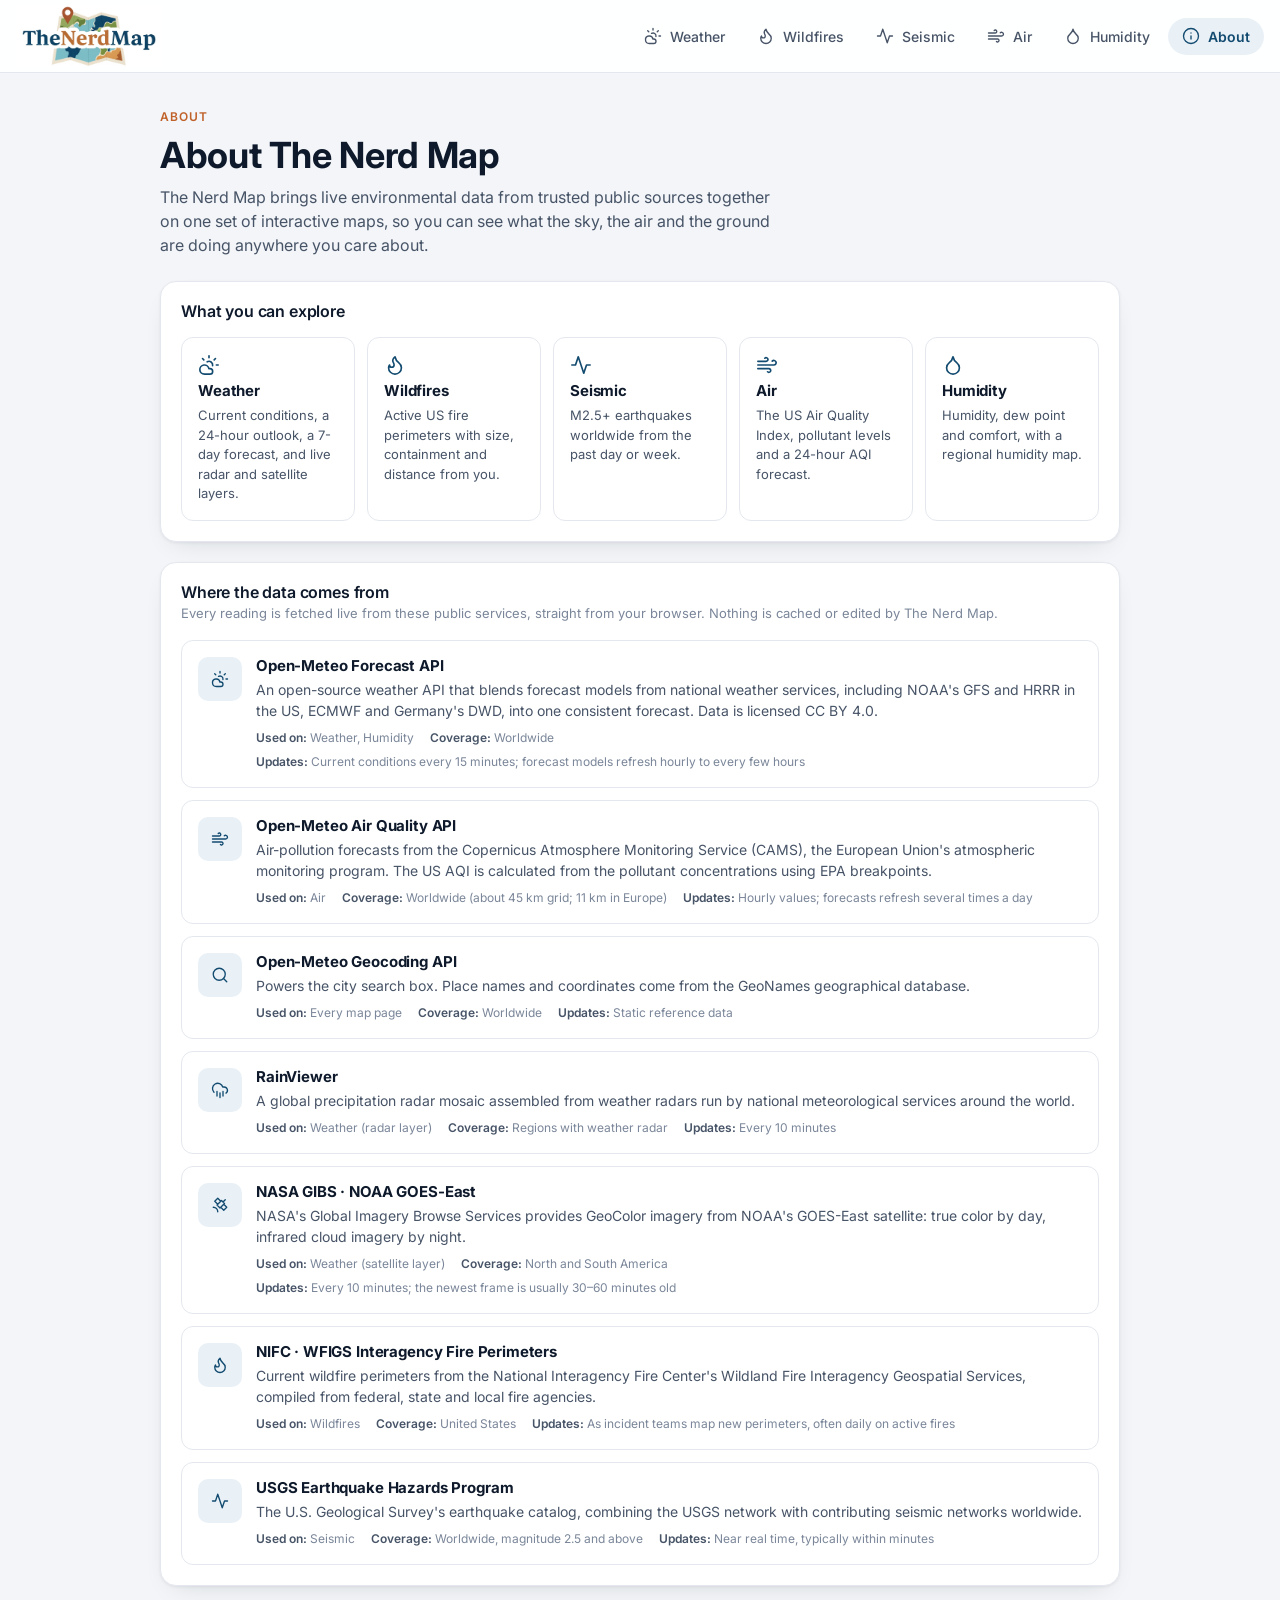
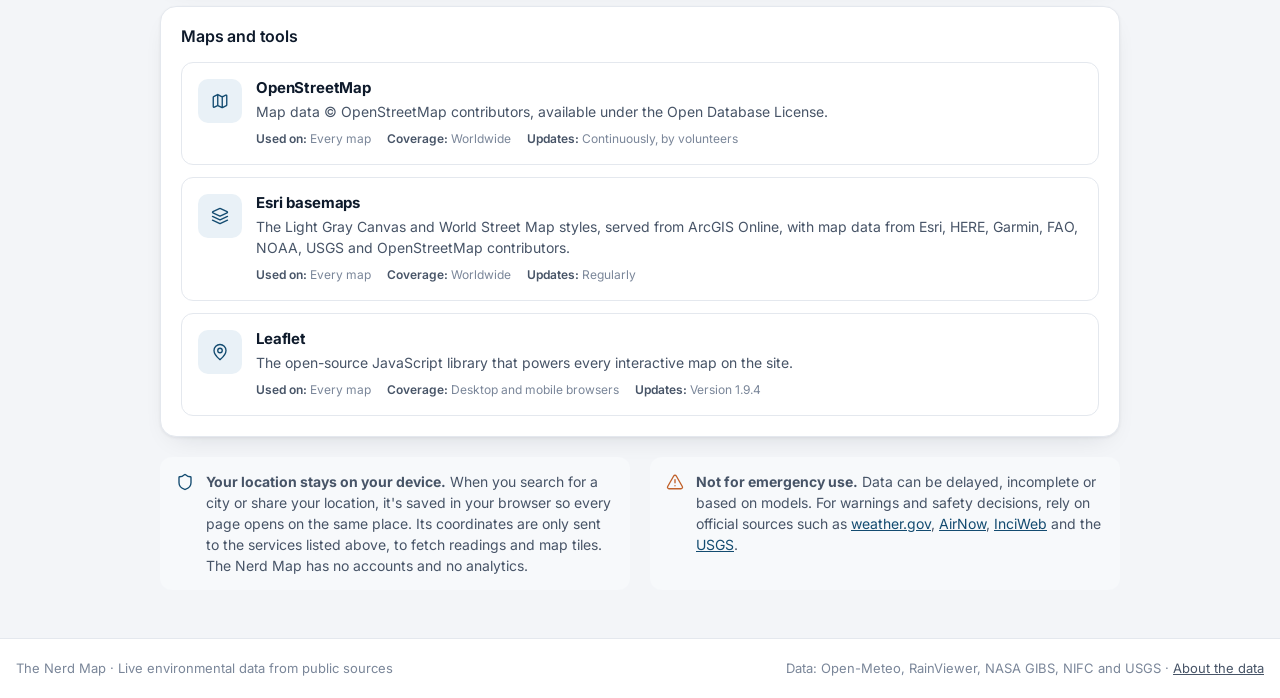
==== frontend/about.html @ 6d6b6b44 "The Nerd Map: live environmental data on interactive maps Weather, wildfires, earthquakes, air quali" ====
<!DOCTYPE html>
<html lang="en">
<head>
  <meta charset="UTF-8">
  <meta name="viewport" content="width=device-width, initial-scale=1">
  <title>About · The Nerd Map</title>
  <meta name="description" content="What The Nerd Map is, where its data comes from and how your location is used.">
  <link rel="icon" href="favicon.svg" type="image/svg+xml">

  <link rel="preconnect" href="https://fonts.googleapis.com">
  <link rel="preconnect" href="https://fonts.gstatic.com" crossorigin>
  <link rel="stylesheet" href="https://fonts.googleapis.com/css2?family=Inter:wght@300;400;500;600;700&display=swap">
  <link rel="stylesheet" href="style.css">

  <script src="common.js" defer></script>
</head>
<body>
  <header class="site-header">
    <div class="container header-inner">
      <a class="brand" href="index.html" aria-label="The Nerd Map home">
        <img src="thenerdmap.png" alt="The Nerd Map" width="122" height="52">
      </a>
      <nav class="tabs" aria-label="Sections">
        <a class="tab" href="index.html"><svg data-icon="cloud-sun"></svg><span>Weather</span></a>
        <a class="tab" href="wildfires.html"><svg data-icon="flame"></svg><span>Wildfires</span></a>
        <a class="tab" href="seismic.html"><svg data-icon="activity"></svg><span>Seismic</span></a>
        <a class="tab" href="air.html"><svg data-icon="wind"></svg><span>Air</span></a>
        <a class="tab" href="humidity.html"><svg data-icon="droplet"></svg><span>Humidity</span></a>
        <a class="tab" href="about.html"><svg data-icon="info"></svg><span>About</span></a>
      </nav>
    </div>
  </header>

  <main class="container page">
    <div class="narrow">
      <div class="page-head">
        <div>
          <p class="eyebrow">About</p>
          <h1>About The Nerd Map</h1>
          <p class="lede">The Nerd Map brings live environmental data from trusted public sources together on one set of interactive maps, so you can see what the sky, the air and the ground are doing anywhere you care about.</p>
        </div>
      </div>

      <div class="stack">
        <section class="panel" aria-labelledby="exploreHeading">
          <div class="panel-head"><h2 id="exploreHeading">What you can explore</h2></div>
          <div class="feature-grid">
          <a class="feature" href="index.html"><svg data-icon="cloud-sun"></svg><h3>Weather</h3><p>Current conditions, a 24-hour outlook, a 7-day forecast, and live radar and satellite layers.</p></a>
          <a class="feature" href="wildfires.html"><svg data-icon="flame"></svg><h3>Wildfires</h3><p>Active US fire perimeters with size, containment and distance from you.</p></a>
          <a class="feature" href="seismic.html"><svg data-icon="activity"></svg><h3>Seismic</h3><p>M2.5+ earthquakes worldwide from the past day or week.</p></a>
          <a class="feature" href="air.html"><svg data-icon="wind"></svg><h3>Air</h3><p>The US Air Quality Index, pollutant levels and a 24-hour AQI forecast.</p></a>
          <a class="feature" href="humidity.html"><svg data-icon="droplet"></svg><h3>Humidity</h3><p>Humidity, dew point and comfort, with a regional humidity map.</p></a>
          </div>
        </section>

        <section class="panel" aria-labelledby="sourcesHeading">
          <div class="panel-head">
            <div>
              <h2 id="sourcesHeading">Where the data comes from</h2>
              <p class="panel-sub">Every reading is fetched live from these public services, straight from your browser. Nothing is cached or edited by The Nerd Map.</p>
            </div>
          </div>
          <div class="source-list">
          <article class="source">
            <div class="source-icon"><svg data-icon="cloud-sun"></svg></div>
            <div>
              <h3><a href="https://open-meteo.com/" target="_blank" rel="noopener">Open-Meteo Forecast API</a></h3>
              <p>An open-source weather API that blends forecast models from national weather services, including NOAA's GFS and HRRR in the US, ECMWF and Germany's DWD, into one consistent forecast. Data is licensed CC&nbsp;BY&nbsp;4.0.</p>
              <ul class="source-facts">
                <li><strong>Used on:</strong> Weather, Humidity</li>
                <li><strong>Coverage:</strong> Worldwide</li>
                <li><strong>Updates:</strong> Current conditions every 15 minutes; forecast models refresh hourly to every few hours</li>
              </ul>
            </div>
          </article>
          <article class="source">
            <div class="source-icon"><svg data-icon="wind"></svg></div>
            <div>
              <h3><a href="https://open-meteo.com/en/docs/air-quality-api" target="_blank" rel="noopener">Open-Meteo Air Quality API</a></h3>
              <p>Air-pollution forecasts from the Copernicus Atmosphere Monitoring Service (CAMS), the European Union's atmospheric monitoring program. The US AQI is calculated from the pollutant concentrations using EPA breakpoints.</p>
              <ul class="source-facts">
                <li><strong>Used on:</strong> Air</li>
                <li><strong>Coverage:</strong> Worldwide (about 45&nbsp;km grid; 11&nbsp;km in Europe)</li>
                <li><strong>Updates:</strong> Hourly values; forecasts refresh several times a day</li>
              </ul>
            </div>
          </article>
          <article class="source">
            <div class="source-icon"><svg data-icon="search"></svg></div>
            <div>
              <h3><a href="https://open-meteo.com/en/docs/geocoding-api" target="_blank" rel="noopener">Open-Meteo Geocoding API</a></h3>
              <p>Powers the city search box. Place names and coordinates come from the GeoNames geographical database.</p>
              <ul class="source-facts">
                <li><strong>Used on:</strong> Every map page</li>
                <li><strong>Coverage:</strong> Worldwide</li>
                <li><strong>Updates:</strong> Static reference data</li>
              </ul>
            </div>
          </article>
          <article class="source">
            <div class="source-icon"><svg data-icon="rain"></svg></div>
            <div>
              <h3><a href="https://www.rainviewer.com/api.html" target="_blank" rel="noopener">RainViewer</a></h3>
              <p>A global precipitation radar mosaic assembled from weather radars run by national meteorological services around the world.</p>
              <ul class="source-facts">
                <li><strong>Used on:</strong> Weather (radar layer)</li>
                <li><strong>Coverage:</strong> Regions with weather radar</li>
                <li><strong>Updates:</strong> Every 10 minutes</li>
              </ul>
            </div>
          </article>
          <article class="source">
            <div class="source-icon"><svg data-icon="satellite"></svg></div>
            <div>
              <h3><a href="https://www.earthdata.nasa.gov/engage/open-data-services-software/earthdata-developer-portal/gibs-api" target="_blank" rel="noopener">NASA GIBS · NOAA GOES-East</a></h3>
              <p>NASA's Global Imagery Browse Services provides GeoColor imagery from NOAA's GOES-East satellite: true color by day, infrared cloud imagery by night.</p>
              <ul class="source-facts">
                <li><strong>Used on:</strong> Weather (satellite layer)</li>
                <li><strong>Coverage:</strong> North and South America</li>
                <li><strong>Updates:</strong> Every 10 minutes; the newest frame is usually 30–60 minutes old</li>
              </ul>
            </div>
          </article>
          <article class="source">
            <div class="source-icon"><svg data-icon="flame"></svg></div>
            <div>
              <h3><a href="https://data-nifc.opendata.arcgis.com/" target="_blank" rel="noopener">NIFC · WFIGS Interagency Fire Perimeters</a></h3>
              <p>Current wildfire perimeters from the National Interagency Fire Center's Wildland Fire Interagency Geospatial Services, compiled from federal, state and local fire agencies.</p>
              <ul class="source-facts">
                <li><strong>Used on:</strong> Wildfires</li>
                <li><strong>Coverage:</strong> United States</li>
                <li><strong>Updates:</strong> As incident teams map new perimeters, often daily on active fires</li>
              </ul>
            </div>
          </article>
          <article class="source">
            <div class="source-icon"><svg data-icon="activity"></svg></div>
            <div>
              <h3><a href="https://earthquake.usgs.gov/fdsnws/event/1/" target="_blank" rel="noopener">USGS Earthquake Hazards Program</a></h3>
              <p>The U.S. Geological Survey's earthquake catalog, combining the USGS network with contributing seismic networks worldwide.</p>
              <ul class="source-facts">
                <li><strong>Used on:</strong> Seismic</li>
                <li><strong>Coverage:</strong> Worldwide, magnitude 2.5 and above</li>
                <li><strong>Updates:</strong> Near real time, typically within minutes</li>
              </ul>
            </div>
          </article>
          </div>
        </section>

        <section class="panel" aria-labelledby="mapsHeading">
          <div class="panel-head"><h2 id="mapsHeading">Maps and tools</h2></div>
          <div class="source-list">
          <article class="source">
            <div class="source-icon"><svg data-icon="map"></svg></div>
            <div>
              <h3><a href="https://www.openstreetmap.org/copyright" target="_blank" rel="noopener">OpenStreetMap</a></h3>
              <p>Map data &copy; OpenStreetMap contributors, available under the Open Database License.</p>
              <ul class="source-facts">
                <li><strong>Used on:</strong> Every map</li>
                <li><strong>Coverage:</strong> Worldwide</li>
                <li><strong>Updates:</strong> Continuously, by volunteers</li>
              </ul>
            </div>
          </article>
          <article class="source">
            <div class="source-icon"><svg data-icon="layers"></svg></div>
            <div>
              <h3><a href="https://www.esri.com/" target="_blank" rel="noopener">Esri basemaps</a></h3>
              <p>The Light Gray Canvas and World Street Map styles, served from ArcGIS Online, with map data from Esri, HERE, Garmin, FAO, NOAA, USGS and OpenStreetMap contributors.</p>
              <ul class="source-facts">
                <li><strong>Used on:</strong> Every map</li>
                <li><strong>Coverage:</strong> Worldwide</li>
                <li><strong>Updates:</strong> Regularly</li>
              </ul>
            </div>
          </article>
          <article class="source">
            <div class="source-icon"><svg data-icon="map-pin"></svg></div>
            <div>
              <h3><a href="https://leafletjs.com/" target="_blank" rel="noopener">Leaflet</a></h3>
              <p>The open-source JavaScript library that powers every interactive map on the site.</p>
              <ul class="source-facts">
                <li><strong>Used on:</strong> Every map</li>
                <li><strong>Coverage:</strong> Desktop and mobile browsers</li>
                <li><strong>Updates:</strong> Version 1.9.4</li>
              </ul>
            </div>
          </article>
          </div>
        </section>

        <div class="row row-2" style="margin-top:0">
          <div class="callout"><svg data-icon="shield"></svg><p><strong>Your location stays on your device.</strong> When you search for a city or share your location, it's saved in your browser so every page opens on the same place. Its coordinates are only sent to the services listed above, to fetch readings and map tiles. The Nerd Map has no accounts and no analytics.</p></div>
          <div class="callout warning"><svg data-icon="alert"></svg><p><strong>Not for emergency use.</strong> Data can be delayed, incomplete or based on models. For warnings and safety decisions, rely on official sources such as <a href="https://www.weather.gov/" target="_blank" rel="noopener">weather.gov</a>, <a href="https://www.airnow.gov/" target="_blank" rel="noopener">AirNow</a>, <a href="https://inciweb.wildfire.gov/" target="_blank" rel="noopener">InciWeb</a> and the <a href="https://earthquake.usgs.gov/" target="_blank" rel="noopener">USGS</a>.</p></div>
        </div>
      </div>
    </div>
  </main>

  <footer class="site-footer">
    <div class="container footer-inner">
      <span>The Nerd Map · Live environmental data from public sources</span>
      <span>Data: Open-Meteo, RainViewer, NASA GIBS, NIFC and USGS · <a href="about.html">About the data</a></span>
    </div>
  </footer>
</body>
</html>
---- frontend/style.css ----
/* style.css — The Nerd Map design system, shared by every page */

/* ==========================================================================
   Tokens
   ========================================================================== */
:root {
  color-scheme: light;

  /* Surfaces */
  --bg: #f3f5f8;
  --surface: #ffffff;
  --surface-sunken: #f7f9fb;
  --border: #e4e8ee;
  --border-strong: #d3d9e2;

  /* Ink */
  --ink: #0e1a2b;
  --ink-2: #475467;
  --muted: #7a8699;

  /* Brand (from the logo) */
  --brand: #134b70;
  --brand-hover: #0e3a57;
  --brand-tint: #e9f1f7;
  --accent: #c0612a;

  /* Status */
  --danger: #c23434;
  --danger-tint: #fdf0f0;

  /* Charts */
  --grid: #e7eaef;
  --axis: #c9d0da;
  --series-1: #2a78d6;

  /* Shape */
  --radius: 16px;
  --radius-sm: 10px;
  --shadow-sm: 0 1px 2px rgba(16, 24, 40, 0.05);
  --shadow: 0 1px 3px rgba(16, 24, 40, 0.06), 0 10px 28px -14px rgba(16, 24, 40, 0.16);

  --font: "Inter", system-ui, -apple-system, "Segoe UI", Roboto, sans-serif;
  --header-h: 72px;
}

/* ==========================================================================
   Base
   ========================================================================== */
*,
*::before,
*::after {
  box-sizing: border-box;
}

html {
  -webkit-text-size-adjust: 100%;
}

body {
  margin: 0;
  font-family: var(--font);
  font-size: 15px;
  line-height: 1.5;
  color: var(--ink);
  background: var(--bg);
  -webkit-font-smoothing: antialiased;
}

h1,
h2,
h3 {
  margin: 0;
  line-height: 1.2;
  letter-spacing: -0.01em;
}

p {
  margin: 0;
}

a {
  color: var(--brand);
}

.icon {
  width: 18px;
  height: 18px;
  flex: none;
  fill: none;
  stroke: currentColor;
  stroke-width: 1.8;
  stroke-linecap: round;
  stroke-linejoin: round;
}

.container {
  width: min(1280px, 100% - 32px);
  margin-inline: auto;
}

.visually-hidden {
  position: absolute;
  width: 1px;
  height: 1px;
  overflow: hidden;
  clip: rect(0 0 0 0);
  white-space: nowrap;
}

:focus-visible {
  outline: 2px solid var(--series-1);
  outline-offset: 2px;
}

/* ==========================================================================
   Header + navigation
   ========================================================================== */
.site-header {
  position: sticky;
  top: 0;
  z-index: 1100; /* above Leaflet panes and controls */
  background: rgba(255, 255, 255, 0.92);
  backdrop-filter: saturate(180%) blur(12px);
  border-bottom: 1px solid var(--border);
}

.header-inner {
  display: flex;
  align-items: center;
  gap: 24px;
  min-height: var(--header-h);
}

.brand {
  display: flex;
  align-items: center;
  flex: none;
}

.brand img {
  display: block;
  height: 62px;
  width: auto;
}

.tabs {
  display: flex;
  gap: 4px;
  margin-left: auto;
  overflow-x: auto;
  scrollbar-width: none;
}

.tabs::-webkit-scrollbar {
  display: none;
}

.tab {
  display: inline-flex;
  align-items: center;
  gap: 8px;
  padding: 8px 14px;
  border-radius: 999px;
  color: var(--ink-2);
  font-size: 14px;
  font-weight: 500;
  text-decoration: none;
  white-space: nowrap;
  transition: background-color 0.15s, color 0.15s;
}

.tab:hover {
  background: var(--surface-sunken);
  color: var(--ink);
}

.tab.active {
  background: var(--brand-tint);
  color: var(--brand);
  font-weight: 600;
}

/* ==========================================================================
   Page layout
   ========================================================================== */
.page {
  padding-block: 32px 48px;
}

.page-head {
  display: flex;
  align-items: flex-end;
  justify-content: space-between;
  gap: 16px 32px;
  flex-wrap: wrap;
  margin-bottom: 24px;
}

.eyebrow {
  display: inline-flex;
  align-items: center;
  gap: 8px;
  margin-bottom: 8px;
  color: var(--accent);
  font-size: 12px;
  font-weight: 600;
  letter-spacing: 0.08em;
  text-transform: uppercase;
}

.live-dot {
  width: 8px;
  height: 8px;
  border-radius: 50%;
  background: currentColor;
  box-shadow: 0 0 0 3px rgba(192, 97, 42, 0.18);
}

.page-head h1 {
  font-size: clamp(28px, 4vw, 36px);
  font-weight: 700;
}

.lede {
  max-width: 620px;
  margin-top: 8px;
  color: var(--ink-2);
  font-size: 16px;
}

.sources {
  display: flex;
  align-items: center;
  gap: 6px;
  flex-wrap: wrap;
  color: var(--muted);
  font-size: 13px;
}

.sources a {
  padding: 4px 10px;
  border: 1px solid var(--border);
  border-radius: 999px;
  background: var(--surface);
  color: var(--ink-2);
  font-weight: 500;
  text-decoration: none;
}

.sources a:hover {
  border-color: var(--border-strong);
  color: var(--ink);
}

.dashboard {
  display: grid;
  grid-template-columns: minmax(320px, 380px) minmax(0, 1fr);
  gap: 20px;
  align-items: stretch;
}

.stack {
  display: grid;
  gap: 20px;
  align-content: start;
}

.row {
  display: grid;
  gap: 20px;
  margin-top: 20px;
}

.row-2 {
  grid-template-columns: repeat(2, minmax(0, 1fr));
}

@media (max-width: 980px) {
  .dashboard,
  .row-2 {
    grid-template-columns: minmax(0, 1fr);
  }
}

/* ==========================================================================
   Panels
   ========================================================================== */
.panel {
  background: var(--surface);
  border: 1px solid var(--border);
  border-radius: var(--radius);
  box-shadow: var(--shadow);
  padding: 20px;
  min-width: 0;
}

.panel-head {
  display: flex;
  align-items: center;
  justify-content: space-between;
  gap: 12px;
  margin-bottom: 16px;
}

.panel-head h2 {
  font-size: 16px;
  font-weight: 600;
}

.panel-sub {
  margin-top: 2px;
  color: var(--muted);
  font-size: 13px;
}

.empty {
  display: grid;
  justify-items: center;
  gap: 8px;
  padding: 28px 12px;
  color: var(--muted);
  font-size: 14px;
  text-align: center;
}

.empty .icon {
  width: 28px;
  height: 28px;
  color: var(--axis);
}

/* ==========================================================================
   Buttons + inputs
   ========================================================================== */
.btn {
  display: inline-flex;
  align-items: center;
  justify-content: center;
  gap: 8px;
  height: 40px;
  padding: 0 16px;
  border: 1px solid transparent;
  border-radius: var(--radius-sm);
  font: inherit;
  font-size: 14px;
  font-weight: 600;
  cursor: pointer;
  transition: background-color 0.15s, border-color 0.15s, color 0.15s;
}

.btn-primary {
  background: var(--brand);
  color: #fff;
}

.btn-primary:hover {
  background: var(--brand-hover);
}

.btn-secondary {
  background: var(--surface);
  border-color: var(--border-strong);
  color: var(--ink);
}

.btn-secondary:hover {
  background: var(--surface-sunken);
}

.btn-ghost {
  height: 32px;
  padding: 0 10px;
  background: transparent;
  color: var(--ink-2);
  font-size: 13px;
}

.btn-ghost:hover {
  background: var(--surface-sunken);
  color: var(--ink);
}

.btn-block {
  width: 100%;
}

.btn:disabled {
  opacity: 0.6;
  cursor: progress;
}

.search-field {
  position: relative;
  display: flex;
  gap: 8px;
}

.search-field > .icon {
  position: absolute;
  left: 12px;
  top: 11px;
  color: var(--muted);
  pointer-events: none;
}

.search-field input {
  flex: 1;
  min-width: 0;
  height: 40px;
  padding: 0 12px 0 38px;
  border: 1px solid var(--border-strong);
  border-radius: var(--radius-sm);
  background: var(--surface);
  color: var(--ink);
  font: inherit;
  font-size: 14px;
}

.search-field input::placeholder {
  color: var(--muted);
}

.search-field input:focus {
  outline: none;
  border-color: var(--series-1);
  box-shadow: 0 0 0 3px rgba(42, 120, 214, 0.16);
}

.divider {
  display: flex;
  align-items: center;
  gap: 12px;
  margin: 14px 0;
  color: var(--muted);
  font-size: 12px;
}

.divider::before,
.divider::after {
  content: "";
  flex: 1;
  height: 1px;
  background: var(--border);
}

/* Toggle switch (checkbox) */
.switch {
  display: flex;
  align-items: center;
  gap: 10px;
  font-size: 13px;
  font-weight: 500;
  cursor: pointer;
  user-select: none;
}

.switch input {
  appearance: none;
  position: relative;
  width: 34px;
  height: 20px;
  margin: 0;
  flex: none;
  border-radius: 999px;
  background: var(--border-strong);
  cursor: pointer;
  transition: background-color 0.15s;
}

.switch input::after {
  content: "";
  position: absolute;
  top: 2px;
  left: 2px;
  width: 16px;
  height: 16px;
  border-radius: 50%;
  background: #fff;
  box-shadow: 0 1px 2px rgba(16, 24, 40, 0.2);
  transition: transform 0.15s;
}

.switch input:checked {
  background: var(--brand);
}

.switch input:checked::after {
  transform: translateX(14px);
}

/* ==========================================================================
   Location panel
   ========================================================================== */
.results {
  display: grid;
  gap: 2px;
  margin-top: 8px;
}

.results:empty {
  display: none;
}

.result {
  display: grid;
  gap: 1px;
  width: 100%;
  padding: 8px 10px;
  border: 0;
  border-radius: 8px;
  background: transparent;
  color: var(--ink);
  font: inherit;
  text-align: left;
  cursor: pointer;
}

.result:hover,
.result:focus-visible {
  background: var(--brand-tint);
}

.result-name {
  font-size: 14px;
  font-weight: 600;
}

.result-meta {
  color: var(--muted);
  font-size: 12px;
}

.results-message {
  padding: 8px 10px;
  color: var(--muted);
  font-size: 13px;
}

.loc-card {
  display: flex;
  align-items: flex-start;
  gap: 12px;
  margin-top: 16px;
  padding: 12px 14px;
  border-radius: var(--radius-sm);
  background: var(--surface-sunken);
}

.loc-card > .icon {
  margin-top: 2px;
  color: var(--brand);
}

.loc-card.is-empty > .icon {
  color: var(--muted);
}

.loc-name {
  font-weight: 600;
}

.loc-card.is-empty .loc-name {
  color: var(--ink-2);
}

.loc-meta {
  color: var(--muted);
  font-size: 13px;
  font-variant-numeric: tabular-nums;
}

.status {
  margin-top: 10px;
  color: var(--ink-2);
  font-size: 13px;
}

.status.error {
  padding: 8px 12px;
  border-radius: 8px;
  background: var(--danger-tint);
  color: var(--danger);
}

/* ==========================================================================
   Stats
   ========================================================================== */
.stat-grid {
  display: grid;
  grid-template-columns: repeat(2, minmax(0, 1fr));
  gap: 10px;
}

.stat {
  padding: 12px 14px;
  border: 1px solid var(--border);
  border-radius: var(--radius-sm);
}

.stat-label {
  display: flex;
  align-items: center;
  gap: 6px;
  color: var(--muted);
  font-size: 12px;
  font-weight: 500;
}

.stat-label .icon {
  width: 14px;
  height: 14px;
}

.stat-value {
  margin-top: 4px;
  font-size: 20px;
  font-weight: 600;
  letter-spacing: -0.01em;
}

.stat-unit {
  margin-left: 2px;
  color: var(--ink-2);
  font-size: 13px;
  font-weight: 500;
}

.stat-note {
  margin-top: 2px;
  color: var(--muted);
  font-size: 12px;
  overflow: hidden;
  text-overflow: ellipsis;
  white-space: nowrap;
}

/* Key figures strip above a dashboard */
.kpis {
  display: grid;
  grid-template-columns: repeat(4, minmax(0, 1fr));
  gap: 20px;
  margin-bottom: 20px;
}

.kpis .stat {
  padding: 16px 18px;
  background: var(--surface);
  border-radius: var(--radius);
  box-shadow: var(--shadow);
}

.kpis .stat-value {
  font-size: 26px;
}

@media (max-width: 980px) {
  .kpis {
    grid-template-columns: repeat(2, minmax(0, 1fr));
    gap: 12px;
  }
}

.narrow {
  max-width: 960px;
  margin-inline: auto;
}

.updated {
  margin-top: 14px;
  color: var(--muted);
  font-size: 12px;
}

/* Hero reading (big number) */
.hero {
  display: flex;
  align-items: center;
  gap: 16px;
  margin-bottom: 6px;
}

.hero > .icon {
  width: 56px;
  height: 56px;
  stroke-width: 1.4;
  color: var(--brand);
}

.hero-value {
  font-size: 56px;
  font-weight: 300;
  line-height: 1;
  letter-spacing: -0.03em;
}

.hero-value small {
  font-size: 24px;
  font-weight: 400;
  color: var(--ink-2);
}

.hero-label {
  margin-top: 4px;
  font-size: 16px;
  font-weight: 600;
}

.hero-sub {
  margin-bottom: 16px;
  color: var(--ink-2);
  font-size: 14px;
}

/* Category pill with a colour swatch (label always present, never colour alone) */
.pill {
  display: inline-flex;
  align-items: center;
  gap: 6px;
  padding: 3px 10px 3px 8px;
  border: 1px solid var(--border);
  border-radius: 999px;
  background: var(--surface);
  font-size: 13px;
  font-weight: 600;
}

.swatch {
  display: inline-block;
  width: 10px;
  height: 10px;
  flex: none;
  border-radius: 50%;
  box-shadow: inset 0 0 0 1px rgba(14, 26, 43, 0.15);
}

/* ==========================================================================
   Lists (fires, quakes)
   ========================================================================== */
.list {
  display: grid;
  margin: 0 -8px;
  padding: 0;
  list-style: none;
}

.list-item {
  display: grid;
  grid-template-columns: auto minmax(0, 1fr) auto;
  align-items: center;
  gap: 12px;
  width: 100%;
  padding: 10px 8px;
  border: 0;
  border-radius: 10px;
  background: transparent;
  color: inherit;
  font: inherit;
  text-align: left;
  cursor: pointer;
}

.list-item:hover,
.list-item:focus-visible {
  background: var(--surface-sunken);
}

.list li + li .list-item {
  border-top: 1px solid var(--border);
  border-radius: 0;
}

.list li + li .list-item:hover {
  border-radius: 10px;
}

.list-title,
.list-meta,
.meter {
  display: block;
}

.list-title {
  overflow: hidden;
  font-size: 14px;
  font-weight: 600;
  text-overflow: ellipsis;
  white-space: nowrap;
}

.list-meta {
  color: var(--muted);
  font-size: 12px;
}

.list-value {
  font-size: 14px;
  font-weight: 600;
  font-variant-numeric: tabular-nums;
  text-align: right;
}

.badge {
  display: grid;
  place-items: center;
  min-width: 44px;
  height: 32px;
  padding: 0 8px;
  border-radius: 8px;
  background: var(--brand-tint);
  color: var(--brand);
  font-size: 14px;
  font-weight: 700;
  font-variant-numeric: tabular-nums;
}

.badge.fire {
  background: var(--danger-tint);
  color: var(--danger);
}

.badge .icon {
  width: 16px;
  height: 16px;
}

.meter {
  height: 4px;
  margin-top: 6px;
  border-radius: 999px;
  background: var(--grid);
  overflow: hidden;
}

.meter > span {
  display: block;
  height: 100%;
  border-radius: 999px;
  background: var(--brand);
}

/* ==========================================================================
   Weather: hourly strip + daily forecast
   ========================================================================== */
.hourly {
  display: grid;
  grid-template-columns: repeat(auto-fill, minmax(64px, 1fr));
  gap: 8px;
  margin: 0;
  padding: 0;
  list-style: none;
}

.hour {
  display: grid;
  justify-items: center;
  gap: 6px;
  padding: 12px 6px;
  border: 1px solid var(--border);
  border-radius: 12px;
}

.hour:first-child {
  border-color: var(--brand);
  background: var(--brand-tint);
}

.hour-time {
  color: var(--ink-2);
  font-size: 12px;
  font-weight: 500;
}

.hour .icon {
  width: 24px;
  height: 24px;
  color: var(--brand);
}

.hour-temp {
  font-size: 16px;
  font-weight: 600;
}

.hour-pop {
  display: flex;
  align-items: center;
  gap: 2px;
  color: var(--series-1);
  font-size: 12px;
  font-weight: 500;
}

.hour-pop.dry {
  color: var(--muted);
}

.hour-pop .icon {
  width: 11px;
  height: 11px;
}

.daily {
  display: grid;
  margin: 0;
  padding: 0;
  list-style: none;
}

.day {
  display: grid;
  grid-template-columns: 56px 28px 52px 40px minmax(60px, 1fr) 40px;
  align-items: center;
  gap: 12px;
  padding: 10px 0;
  font-variant-numeric: tabular-nums;
}

.day + .day {
  border-top: 1px solid var(--border);
}

.day-name {
  font-weight: 600;
}

.day .icon {
  width: 24px;
  height: 24px;
  color: var(--brand);
}

.day-pop {
  color: var(--series-1);
  font-size: 13px;
  font-weight: 500;
}

.day-pop.dry {
  color: var(--muted);
}

.day-low {
  color: var(--muted);
  text-align: right;
}

.day-high {
  font-weight: 600;
}

.range {
  position: relative;
  height: 6px;
  border-radius: 999px;
  background: var(--grid);
}

.range > span {
  position: absolute;
  top: 0;
  bottom: 0;
  border-radius: 999px;
  background: var(--series-1);
}

/* ==========================================================================
   Air quality scale
   ========================================================================== */
.aqi-scale {
  display: grid;
  grid-template-columns: repeat(6, 1fr);
  gap: 2px;
  margin: 16px 0 4px;
}

.aqi-scale span {
  height: 8px;
}

.aqi-scale span:first-child {
  border-radius: 999px 0 0 999px;
}

.aqi-scale span:last-child {
  border-radius: 0 999px 999px 0;
}

.aqi-track {
  position: relative;
  height: 14px;
}

.aqi-marker {
  position: absolute;
  top: 0;
  width: 2px;
  height: 14px;
  margin-left: -1px;
  background: var(--ink);
  border-radius: 2px;
}

.aqi-ticks {
  display: flex;
  justify-content: space-between;
  color: var(--muted);
  font-size: 11px;
  font-variant-numeric: tabular-nums;
}

.health {
  margin-top: 14px;
  padding: 12px 14px;
  border-radius: var(--radius-sm);
  background: var(--surface-sunken);
  color: var(--ink-2);
  font-size: 14px;
}

.pollutants {
  grid-template-columns: repeat(3, minmax(0, 1fr));
}

@media (max-width: 560px) {
  .pollutants {
    grid-template-columns: repeat(2, minmax(0, 1fr));
  }
}

/* ==========================================================================
   Charts (charts.js)
   ========================================================================== */
.chart {
  position: relative;
  min-height: 220px;
}

.chart svg {
  display: block;
  overflow: visible;
}

.chart .grid-line {
  stroke: var(--grid);
  stroke-width: 1;
}

.chart .baseline {
  stroke: var(--axis);
  stroke-width: 1;
}

.chart .tick {
  fill: var(--muted);
  font-size: 11px;
  font-variant-numeric: tabular-nums;
}

.chart .crosshair {
  stroke: var(--axis);
  stroke-width: 1;
}

.chart-tip {
  position: absolute;
  top: 0;
  z-index: 2;
  padding: 8px 10px;
  border: 1px solid var(--border);
  border-radius: 8px;
  background: var(--surface);
  box-shadow: var(--shadow);
  font-size: 12px;
  white-space: nowrap;
  pointer-events: none;
  transform: translateX(-50%);
}

.chart-tip[hidden] {
  display: none;
}

.chart-tip strong {
  display: block;
  font-size: 14px;
}

.chart-tip span {
  color: var(--muted);
}

/* ==========================================================================
   Map
   ========================================================================== */
/* The map stays in view while the sidebar scrolls past it. */
.map-panel {
  position: sticky;
  top: calc(var(--header-h) + 20px);
  align-self: start;
  height: min(760px, calc(100vh - var(--header-h) - 40px));
  min-height: 480px;
  padding: 0;
  overflow: hidden;
}

#map {
  position: absolute;
  inset: 0;
  background: #eef1f4;
}

@media (max-width: 980px) {
  .map-panel {
    position: relative;
    top: auto;
    height: 440px;
    min-height: 0;
  }
}

/* Cards floating over the map (layer toggles, legends) */
.map-card {
  padding: 12px 14px;
  border: 1px solid var(--border);
  border-radius: 12px;
  background: rgba(255, 255, 255, 0.96);
  box-shadow: var(--shadow);
  font-size: 12px;
}

.map-overlay {
  position: absolute;
  top: 12px;
  right: 12px;
  z-index: 1000;
  display: grid;
  gap: 10px;
  width: 230px;
}

.map-card-title {
  margin-bottom: 8px;
  color: var(--muted);
  font-size: 11px;
  font-weight: 600;
  letter-spacing: 0.06em;
  text-transform: uppercase;
}

.map-card .switch + .switch {
  margin-top: 8px;
}

.map-card-note {
  margin-top: 8px;
  color: var(--muted);
  font-size: 11px;
  line-height: 1.4;
}

.legend-row {
  display: flex;
  align-items: center;
  gap: 8px;
  color: var(--ink-2);
}

.legend-row + .legend-row {
  margin-top: 4px;
}

.legend-steps {
  display: grid;
  grid-auto-columns: 1fr;
  grid-auto-flow: column;
  gap: 2px;
}

.legend-steps span {
  height: 10px;
}

.legend-steps span:first-child {
  border-radius: 999px 0 0 999px;
}

.legend-steps span:last-child {
  border-radius: 0 999px 999px 0;
}

.legend-steps.labels {
  margin-top: 4px;
}

.legend-steps.labels span {
  height: auto;
  color: var(--muted);
  font-size: 10px;
  font-variant-numeric: tabular-nums;
  text-align: center;
}

/* Leaflet overrides */
.leaflet-container {
  font-family: var(--font);
}

.leaflet-bar {
  border: 1px solid var(--border) !important;
  border-radius: 10px !important;
  box-shadow: var(--shadow) !important;
  overflow: hidden;
}

.leaflet-bar a {
  color: var(--ink) !important;
}

.leaflet-popup-content-wrapper {
  border-radius: 12px;
  box-shadow: var(--shadow);
}

.leaflet-popup-content {
  margin: 14px 16px;
  font-size: 13px;
  line-height: 1.5;
}

.popup-title {
  margin-bottom: 6px;
  font-size: 15px;
  font-weight: 600;
}

.popup-grid {
  display: grid;
  grid-template-columns: auto auto;
  gap: 2px 14px;
  min-width: 200px;
}

.popup-grid dt {
  color: var(--muted);
}

.popup-grid dd {
  margin: 0;
  font-weight: 500;
  text-align: right;
}

.leaflet-tooltip.cell-tip {
  border: 1px solid var(--border);
  border-radius: 8px;
  box-shadow: var(--shadow);
  font-weight: 600;
}

/* ==========================================================================
   About page
   ========================================================================== */
.prose {
  max-width: 760px;
  color: var(--ink-2);
  font-size: 15px;
}

.prose p + p {
  margin-top: 12px;
}

.feature-grid {
  display: grid;
  grid-template-columns: repeat(auto-fit, minmax(160px, 1fr));
  gap: 12px;
}

.feature {
  display: grid;
  align-content: start;
  gap: 6px;
  padding: 16px;
  border: 1px solid var(--border);
  border-radius: 12px;
  color: inherit;
  text-decoration: none;
  transition: border-color 0.15s, box-shadow 0.15s;
}

.feature:hover {
  border-color: var(--border-strong);
  box-shadow: var(--shadow-sm);
}

.feature .icon {
  width: 22px;
  height: 22px;
  color: var(--brand);
}

.feature h3 {
  font-size: 15px;
}

.feature p {
  color: var(--ink-2);
  font-size: 13px;
}

.source-list {
  display: grid;
  gap: 12px;
}

.source {
  display: grid;
  grid-template-columns: 44px minmax(0, 1fr);
  gap: 14px;
  padding: 16px;
  border: 1px solid var(--border);
  border-radius: 12px;
}

.source-icon {
  display: grid;
  place-items: center;
  width: 44px;
  height: 44px;
  border-radius: 10px;
  background: var(--brand-tint);
  color: var(--brand);
}

.source h3 {
  font-size: 15px;
}

.source h3 a {
  color: var(--ink);
  text-decoration: none;
}

.source h3 a:hover {
  color: var(--brand);
  text-decoration: underline;
}

.source p {
  margin-top: 4px;
  color: var(--ink-2);
  font-size: 14px;
}

.source-facts {
  display: flex;
  flex-wrap: wrap;
  gap: 6px 16px;
  margin: 8px 0 0;
  padding: 0;
  color: var(--muted);
  font-size: 12px;
  list-style: none;
}

.source-facts strong {
  color: var(--ink-2);
  font-weight: 600;
}

.callout {
  display: flex;
  gap: 12px;
  padding: 14px 16px;
  border-radius: 12px;
  background: var(--surface-sunken);
  color: var(--ink-2);
  font-size: 14px;
}

.callout .icon {
  margin-top: 2px;
  color: var(--brand);
}

.callout.warning .icon {
  color: var(--accent);
}

/* ==========================================================================
   Footer
   ========================================================================== */
.site-footer {
  border-top: 1px solid var(--border);
  background: var(--surface);
}

.footer-inner {
  display: flex;
  justify-content: space-between;
  gap: 8px 24px;
  flex-wrap: wrap;
  padding-block: 20px;
  color: var(--muted);
  font-size: 13px;
}

.footer-inner a {
  color: var(--ink-2);
}

/* ==========================================================================
   Small screens
   ========================================================================== */
@media (max-width: 760px) {
  .header-inner {
    flex-wrap: wrap;
    gap: 4px;
    padding-block: 8px;
  }

  .brand img {
    height: 44px;
  }

  .tabs {
    width: 100%;
    margin-left: 0;
  }

  .tab {
    padding: 8px 12px;
  }

  .page {
    padding-block: 24px 40px;
  }

  .day {
    grid-template-columns: 44px 24px 40px 32px minmax(40px, 1fr) 32px;
    gap: 8px;
  }

  .map-overlay {
    width: 200px;
  }
}

@media (prefers-reduced-motion: reduce) {
  * {
    transition: none !important;
    scroll-behavior: auto !important;
  }
}
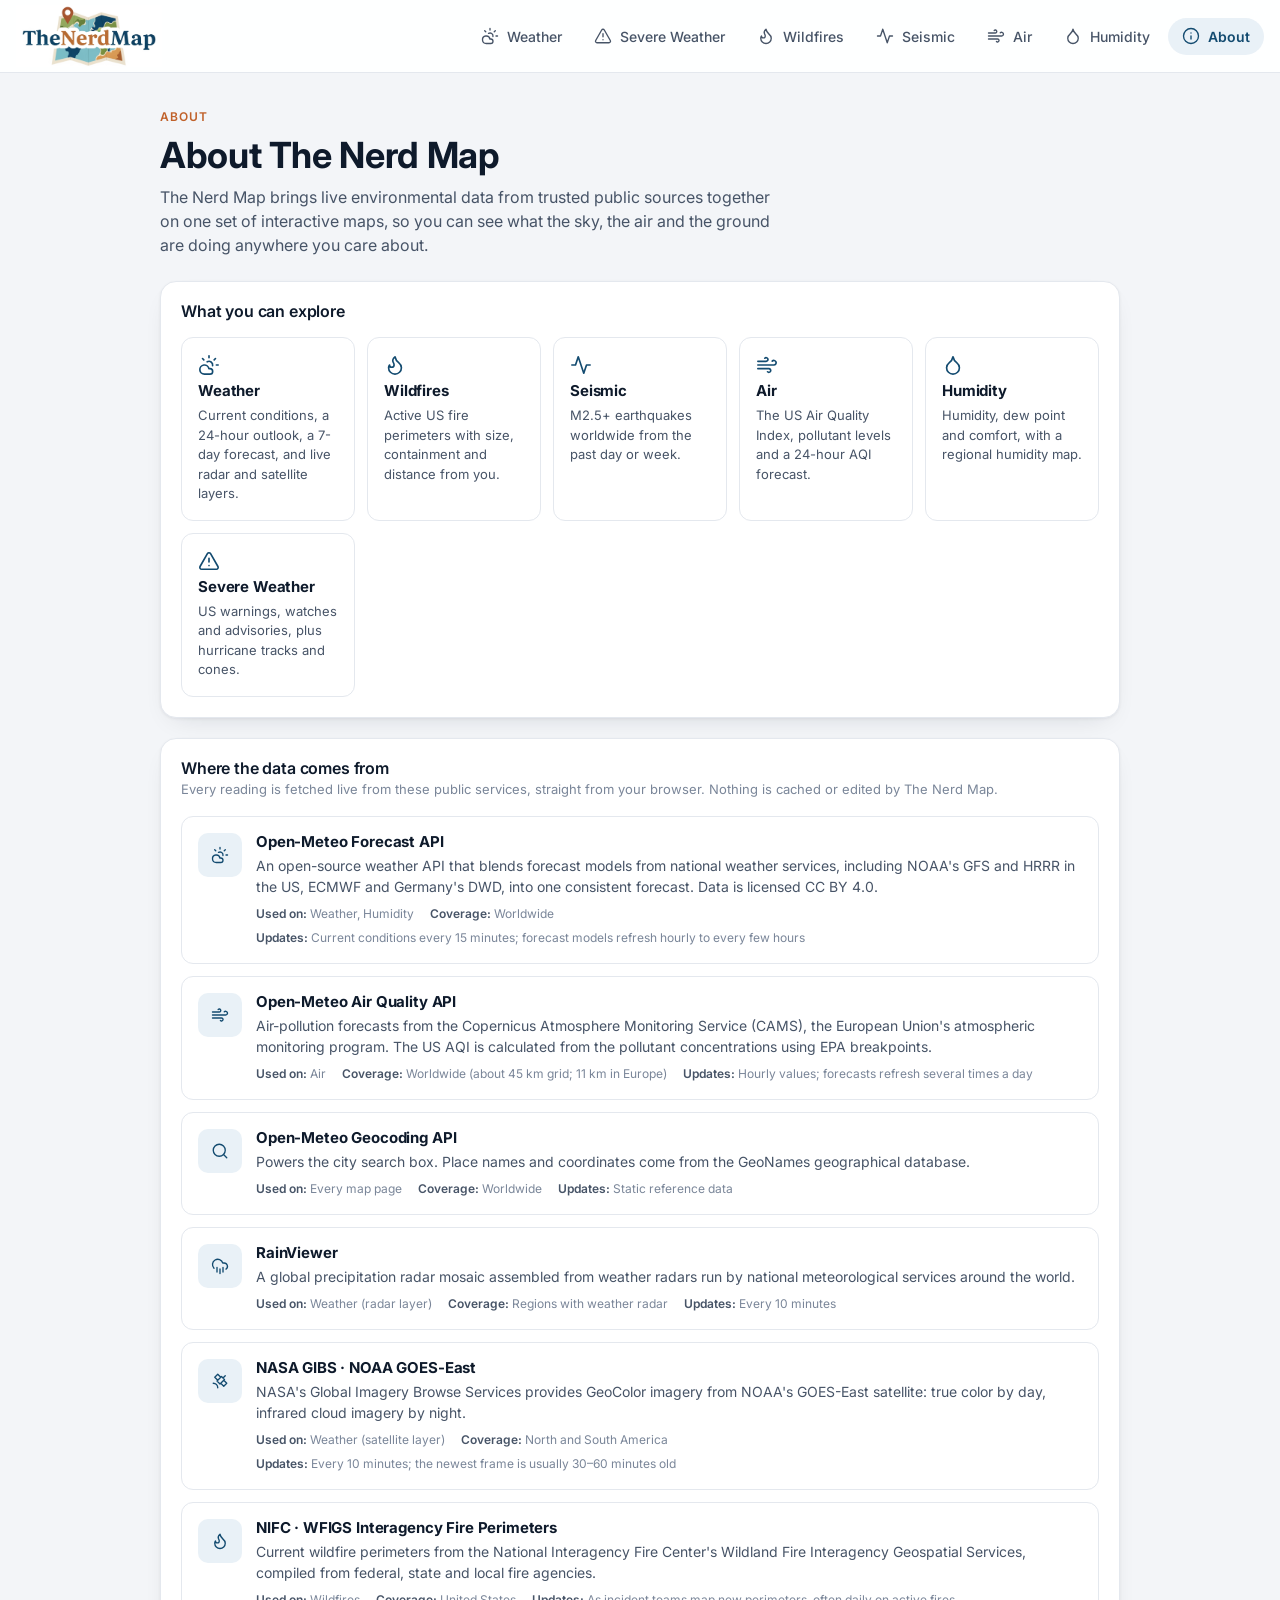
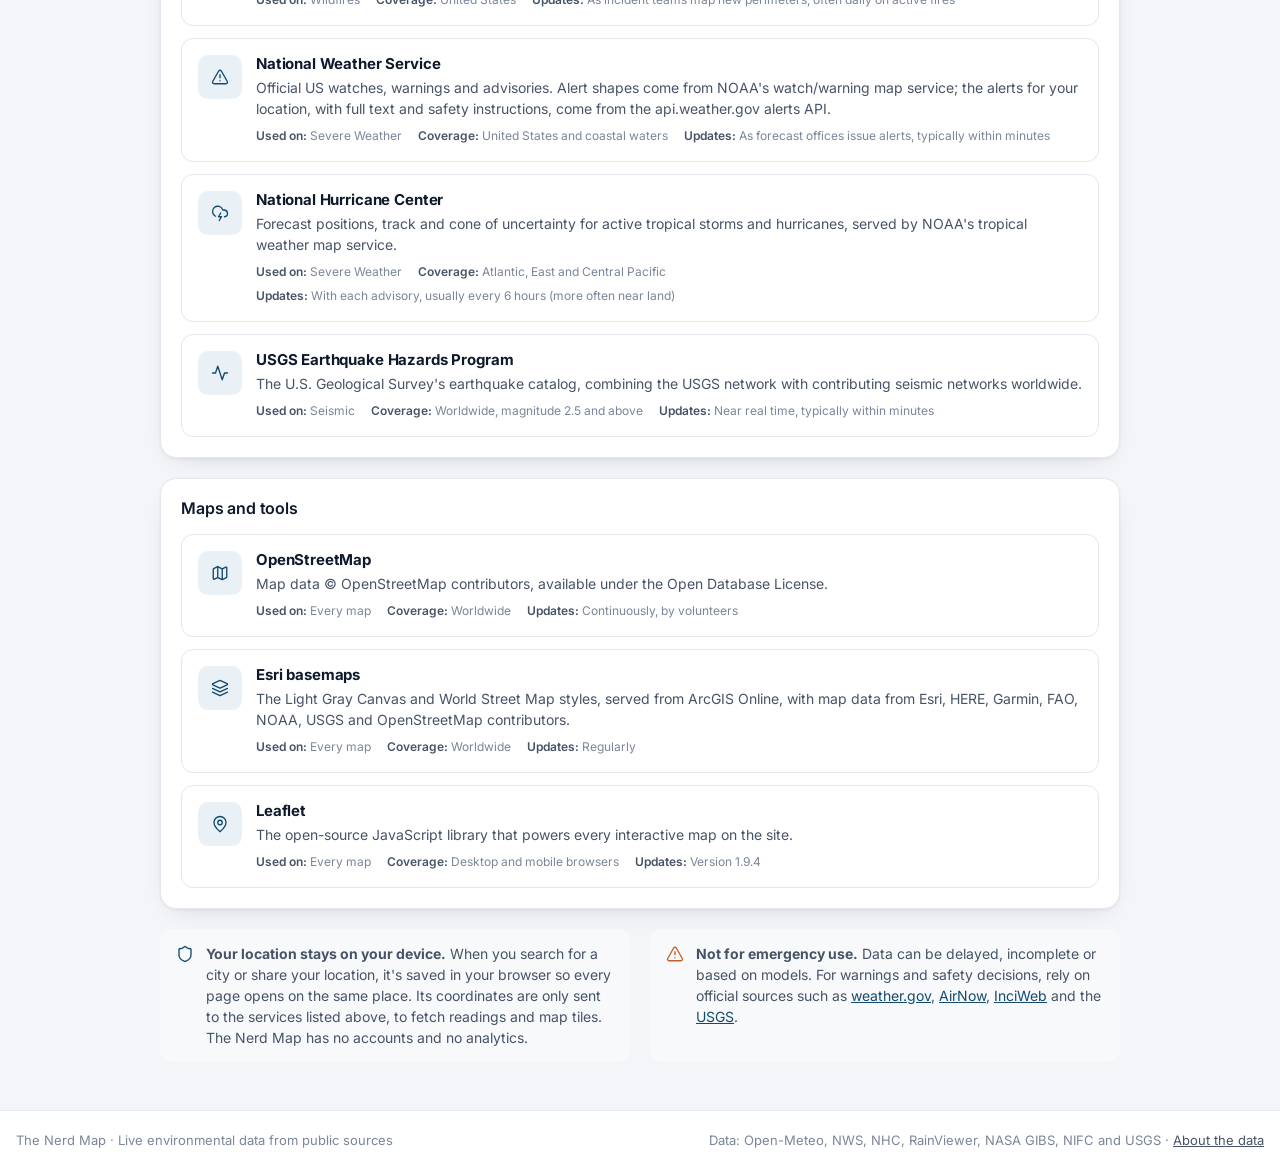
==== commit be810ea5: "Add Severe Weather page (NWS alerts + NHC tropical storms) - Map every active NWS warning, watch and" ====
--- a/frontend/about.html
+++ b/frontend/about.html
@@ -22,6 +22,7 @@
       </a>
       <nav class="tabs" aria-label="Sections">
         <a class="tab" href="index.html"><svg data-icon="cloud-sun"></svg><span>Weather</span></a>
+        <a class="tab" href="severe.html"><svg data-icon="alert"></svg><span>Severe Weather</span></a>
         <a class="tab" href="wildfires.html"><svg data-icon="flame"></svg><span>Wildfires</span></a>
         <a class="tab" href="seismic.html"><svg data-icon="activity"></svg><span>Seismic</span></a>
         <a class="tab" href="air.html"><svg data-icon="wind"></svg><span>Air</span></a>
@@ -50,6 +51,7 @@
           <a class="feature" href="seismic.html"><svg data-icon="activity"></svg><h3>Seismic</h3><p>M2.5+ earthquakes worldwide from the past day or week.</p></a>
           <a class="feature" href="air.html"><svg data-icon="wind"></svg><h3>Air</h3><p>The US Air Quality Index, pollutant levels and a 24-hour AQI forecast.</p></a>
           <a class="feature" href="humidity.html"><svg data-icon="droplet"></svg><h3>Humidity</h3><p>Humidity, dew point and comfort, with a regional humidity map.</p></a>
+          <a class="feature" href="severe.html"><svg data-icon="alert"></svg><h3>Severe Weather</h3><p>US warnings, watches and advisories, plus hurricane tracks and cones.</p></a>
           </div>
         </section>
 
@@ -130,6 +132,30 @@
                 <li><strong>Used on:</strong> Wildfires</li>
                 <li><strong>Coverage:</strong> United States</li>
                 <li><strong>Updates:</strong> As incident teams map new perimeters, often daily on active fires</li>
+              </ul>
+            </div>
+          </article>
+          <article class="source">
+            <div class="source-icon"><svg data-icon="alert"></svg></div>
+            <div>
+              <h3><a href="https://www.weather.gov/" target="_blank" rel="noopener">National Weather Service</a></h3>
+              <p>Official US watches, warnings and advisories. Alert shapes come from NOAA's watch/warning map service; the alerts for your location, with full text and safety instructions, come from the api.weather.gov alerts API.</p>
+              <ul class="source-facts">
+                <li><strong>Used on:</strong> Severe Weather</li>
+                <li><strong>Coverage:</strong> United States and coastal waters</li>
+                <li><strong>Updates:</strong> As forecast offices issue alerts, typically within minutes</li>
+              </ul>
+            </div>
+          </article>
+          <article class="source">
+            <div class="source-icon"><svg data-icon="storm"></svg></div>
+            <div>
+              <h3><a href="https://www.nhc.noaa.gov/" target="_blank" rel="noopener">National Hurricane Center</a></h3>
+              <p>Forecast positions, track and cone of uncertainty for active tropical storms and hurricanes, served by NOAA's tropical weather map service.</p>
+              <ul class="source-facts">
+                <li><strong>Used on:</strong> Severe Weather</li>
+                <li><strong>Coverage:</strong> Atlantic, East and Central Pacific</li>
+                <li><strong>Updates:</strong> With each advisory, usually every 6 hours (more often near land)</li>
               </ul>
             </div>
           </article>
@@ -201,7 +227,7 @@
   <footer class="site-footer">
     <div class="container footer-inner">
       <span>The Nerd Map · Live environmental data from public sources</span>
-      <span>Data: Open-Meteo, RainViewer, NASA GIBS, NIFC and USGS · <a href="about.html">About the data</a></span>
+      <span>Data: Open-Meteo, NWS, NHC, RainViewer, NASA GIBS, NIFC and USGS · <a href="about.html">About the data</a></span>
     </div>
   </footer>
 </body>
--- a/frontend/style.css
+++ b/frontend/style.css
@@ -836,6 +836,87 @@
   height: 100%;
   border-radius: 999px;
   background: var(--brand);
+}
+
+/* ==========================================================================
+   Severe weather: expandable local alerts
+   ========================================================================== */
+.alert-list {
+  display: grid;
+  gap: 8px;
+}
+
+.alert-item {
+  border: 1px solid var(--border);
+  border-radius: var(--radius-sm);
+}
+
+.alert-item summary {
+  display: grid;
+  grid-template-columns: auto minmax(0, 1fr) auto;
+  align-items: center;
+  gap: 10px;
+  padding: 10px 12px;
+  cursor: pointer;
+  list-style: none;
+}
+
+.alert-item summary::-webkit-details-marker {
+  display: none;
+}
+
+.alert-item[open] summary {
+  border-bottom: 1px solid var(--border);
+}
+
+.alert-title,
+.alert-when {
+  display: block;
+}
+
+.alert-title {
+  font-size: 14px;
+  font-weight: 600;
+}
+
+.alert-when {
+  color: var(--muted);
+  font-size: 12px;
+}
+
+.level-tag {
+  padding: 2px 8px;
+  border-radius: 999px;
+  background: var(--surface-sunken);
+  color: var(--ink-2);
+  font-size: 11px;
+  font-weight: 600;
+}
+
+.alert-body {
+  max-height: 320px;
+  overflow: auto;
+  padding: 4px 12px 12px;
+  color: var(--ink-2);
+  font-size: 13px;
+}
+
+.alert-body p {
+  white-space: pre-line; /* keep the paragraph breaks from the NWS text */
+}
+
+.alert-headline {
+  margin-top: 8px;
+  color: var(--ink);
+  font-weight: 500;
+}
+
+.alert-body h4 {
+  margin: 12px 0 2px;
+  color: var(--muted);
+  font-size: 11px;
+  letter-spacing: 0.06em;
+  text-transform: uppercase;
 }
 
 /* ==========================================================================
@@ -1109,6 +1190,38 @@
   background: #eef1f4;
 }
 
+/* Full-screen map: real Fullscreen API, or the fill-the-window fallback */
+.map-panel:fullscreen,
+.map-panel.is-fullscreen {
+  border: 0;
+  border-radius: 0;
+  box-shadow: none;
+}
+
+.map-panel.is-fullscreen {
+  position: fixed;
+  inset: 0;
+  z-index: 2000; /* above the sticky header */
+  width: 100%;
+  height: 100%;
+  min-height: 0;
+}
+
+body.map-fullscreen-open {
+  overflow: hidden;
+}
+
+.leaflet-bar a.map-fullscreen-btn {
+  display: grid;
+  place-items: center;
+}
+
+.map-fullscreen-btn .icon {
+  width: 16px;
+  height: 16px;
+  stroke-width: 2;
+}
+
 @media (max-width: 980px) {
   .map-panel {
     position: relative;
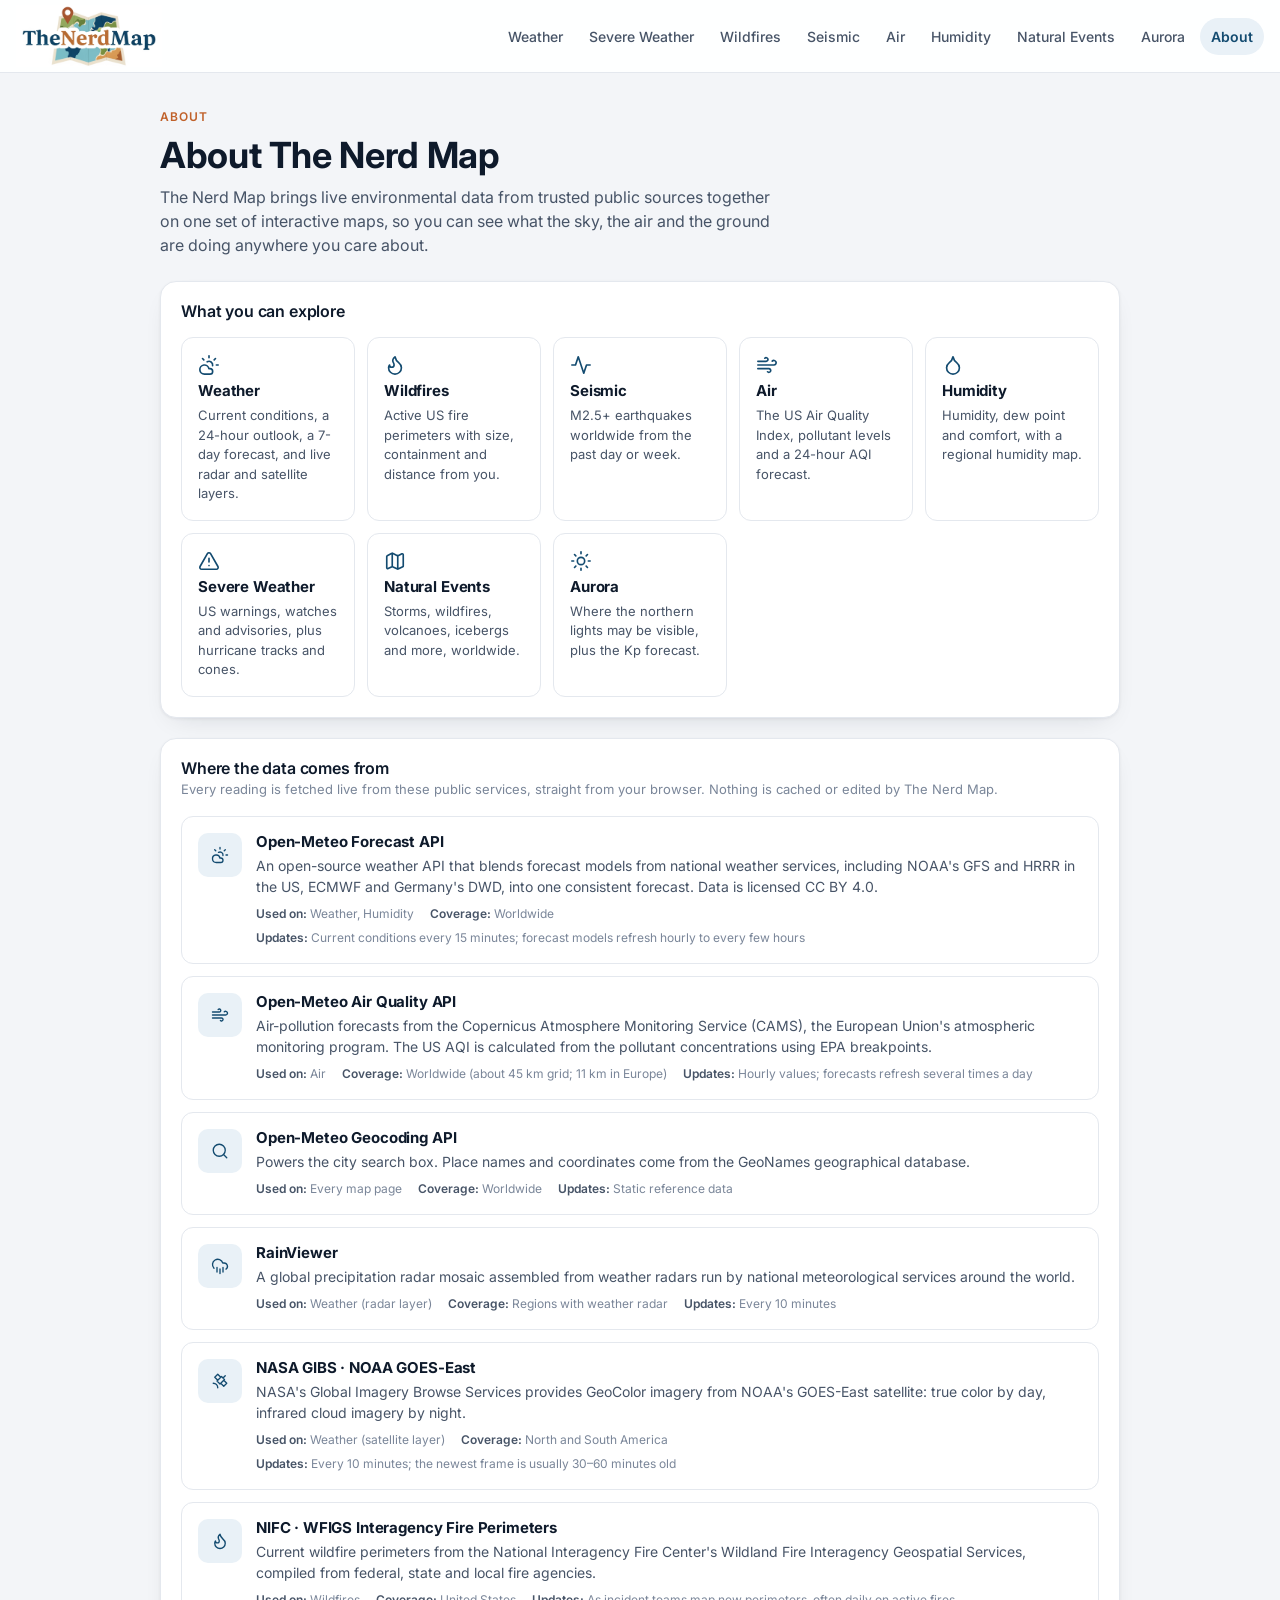
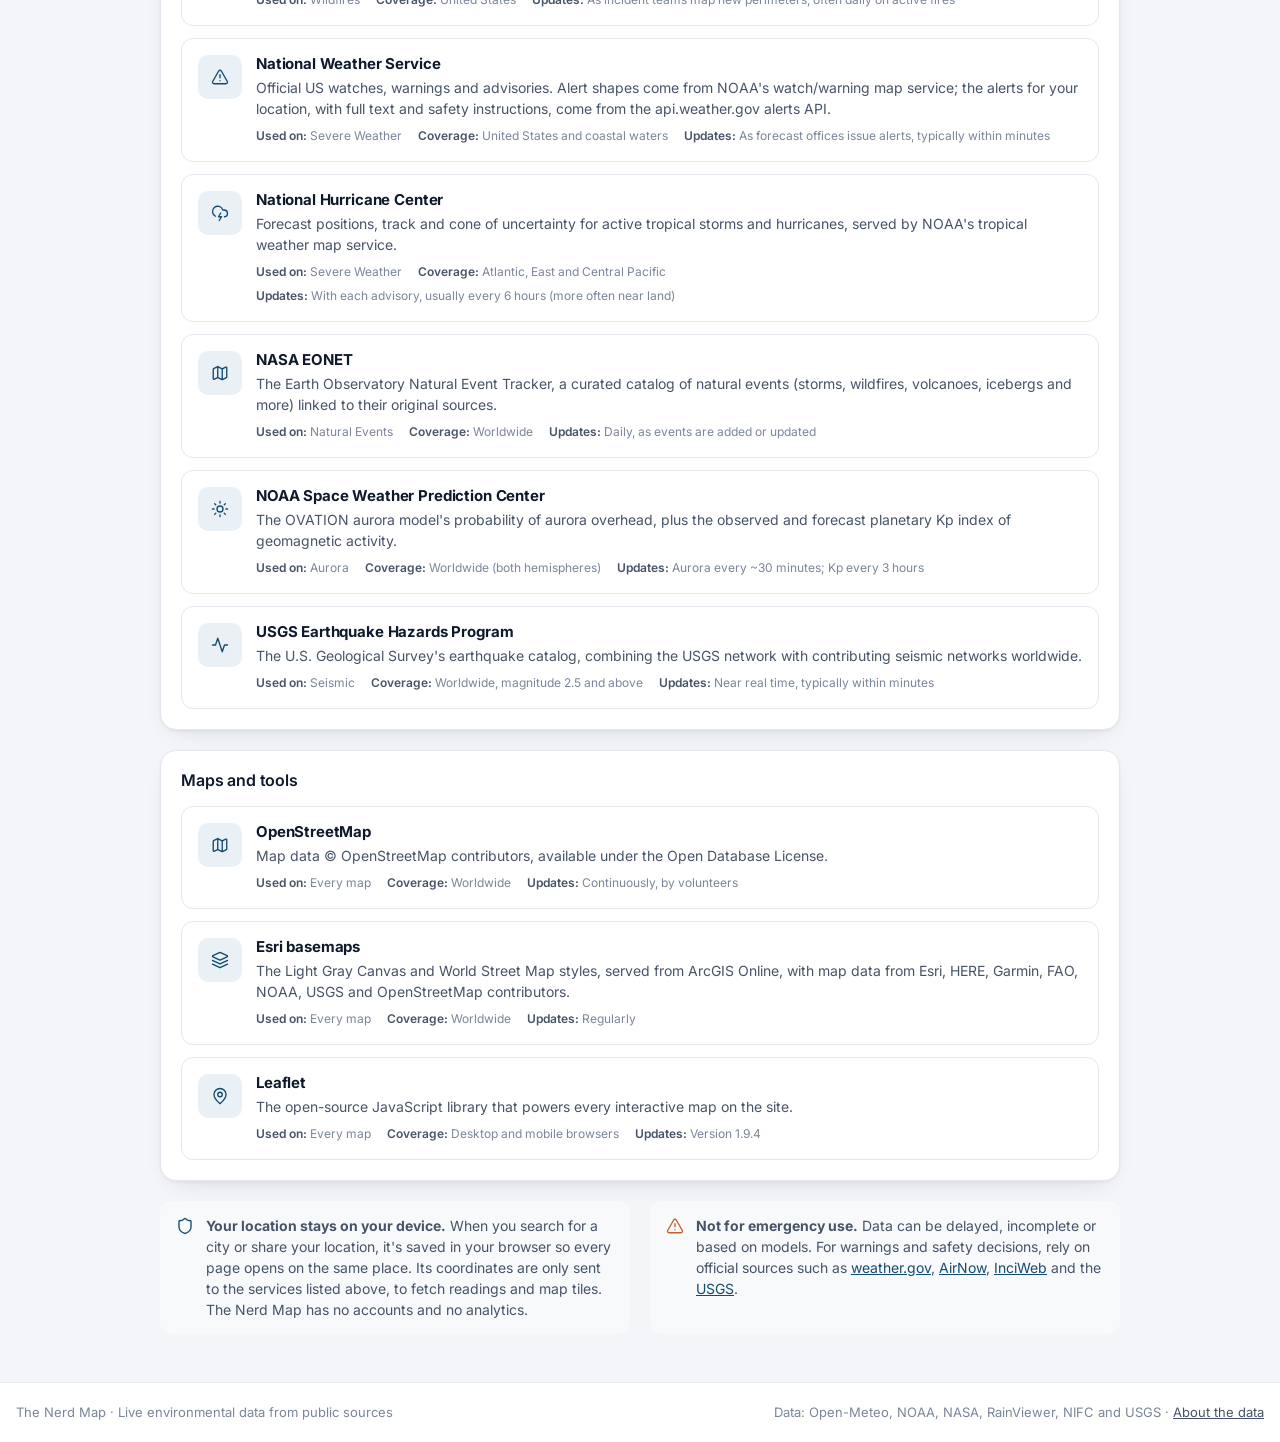
==== commit 5b76f3cd: "Add animated radar, alert badge, Natural Events and Aurora pages - Weather: radar plays back the pas" ====
--- a/frontend/about.html
+++ b/frontend/about.html
@@ -27,6 +27,8 @@
         <a class="tab" href="seismic.html"><svg data-icon="activity"></svg><span>Seismic</span></a>
         <a class="tab" href="air.html"><svg data-icon="wind"></svg><span>Air</span></a>
         <a class="tab" href="humidity.html"><svg data-icon="droplet"></svg><span>Humidity</span></a>
+        <a class="tab" href="events.html"><svg data-icon="map"></svg><span>Natural Events</span></a>
+        <a class="tab" href="aurora.html"><svg data-icon="sun"></svg><span>Aurora</span></a>
         <a class="tab" href="about.html"><svg data-icon="info"></svg><span>About</span></a>
       </nav>
     </div>
@@ -52,6 +54,8 @@
           <a class="feature" href="air.html"><svg data-icon="wind"></svg><h3>Air</h3><p>The US Air Quality Index, pollutant levels and a 24-hour AQI forecast.</p></a>
           <a class="feature" href="humidity.html"><svg data-icon="droplet"></svg><h3>Humidity</h3><p>Humidity, dew point and comfort, with a regional humidity map.</p></a>
           <a class="feature" href="severe.html"><svg data-icon="alert"></svg><h3>Severe Weather</h3><p>US warnings, watches and advisories, plus hurricane tracks and cones.</p></a>
+          <a class="feature" href="events.html"><svg data-icon="map"></svg><h3>Natural Events</h3><p>Storms, wildfires, volcanoes, icebergs and more, worldwide.</p></a>
+          <a class="feature" href="aurora.html"><svg data-icon="sun"></svg><h3>Aurora</h3><p>Where the northern lights may be visible, plus the Kp forecast.</p></a>
           </div>
         </section>
 
@@ -156,6 +160,30 @@
                 <li><strong>Used on:</strong> Severe Weather</li>
                 <li><strong>Coverage:</strong> Atlantic, East and Central Pacific</li>
                 <li><strong>Updates:</strong> With each advisory, usually every 6 hours (more often near land)</li>
+              </ul>
+            </div>
+          </article>
+          <article class="source">
+            <div class="source-icon"><svg data-icon="map"></svg></div>
+            <div>
+              <h3><a href="https://eonet.gsfc.nasa.gov/" target="_blank" rel="noopener">NASA EONET</a></h3>
+              <p>The Earth Observatory Natural Event Tracker, a curated catalog of natural events (storms, wildfires, volcanoes, icebergs and more) linked to their original sources.</p>
+              <ul class="source-facts">
+                <li><strong>Used on:</strong> Natural Events</li>
+                <li><strong>Coverage:</strong> Worldwide</li>
+                <li><strong>Updates:</strong> Daily, as events are added or updated</li>
+              </ul>
+            </div>
+          </article>
+          <article class="source">
+            <div class="source-icon"><svg data-icon="sun"></svg></div>
+            <div>
+              <h3><a href="https://www.swpc.noaa.gov/" target="_blank" rel="noopener">NOAA Space Weather Prediction Center</a></h3>
+              <p>The OVATION aurora model's probability of aurora overhead, plus the observed and forecast planetary Kp index of geomagnetic activity.</p>
+              <ul class="source-facts">
+                <li><strong>Used on:</strong> Aurora</li>
+                <li><strong>Coverage:</strong> Worldwide (both hemispheres)</li>
+                <li><strong>Updates:</strong> Aurora every ~30 minutes; Kp every 3 hours</li>
               </ul>
             </div>
           </article>
@@ -227,7 +255,7 @@
   <footer class="site-footer">
     <div class="container footer-inner">
       <span>The Nerd Map · Live environmental data from public sources</span>
-      <span>Data: Open-Meteo, NWS, NHC, RainViewer, NASA GIBS, NIFC and USGS · <a href="about.html">About the data</a></span>
+      <span>Data: Open-Meteo, NOAA, NASA, RainViewer, NIFC and USGS · <a href="about.html">About the data</a></span>
     </div>
   </footer>
 </body>
--- a/frontend/style.css
+++ b/frontend/style.css
@@ -178,6 +178,91 @@
   background: var(--brand-tint);
   color: var(--brand);
   font-weight: 600;
+}
+
+/* Alert dot on the Severe Weather tab (see updateAlertBadge in common.js) */
+.tab {
+  position: relative;
+}
+
+.tab-badge {
+  position: absolute;
+  top: 3px;
+  right: 5px;
+  width: 9px;
+  height: 9px;
+  border-radius: 50%;
+  box-shadow: 0 0 0 2px var(--surface);
+}
+
+/* Nine tabs: drop the icons and tighten padding on laptop-width screens */
+@media (max-width: 1320px) {
+  .tabs .tab .icon {
+    display: none;
+  }
+
+  .tabs .tab {
+    padding: 8px 11px;
+  }
+}
+
+/* Category toggles that double as a legend (Natural Events) */
+.filter-count {
+  margin-left: auto;
+  color: var(--muted);
+  font-size: 11px;
+  font-variant-numeric: tabular-nums;
+}
+
+.map-card .switch .swatch {
+  margin-right: -4px;
+}
+
+/* Radar animation player (Weather map) */
+.radar-player {
+  display: grid;
+  grid-template-columns: auto minmax(0, 1fr);
+  align-items: center;
+  gap: 4px 8px;
+  margin-top: 10px;
+  padding-top: 10px;
+  border-top: 1px solid var(--border);
+}
+
+.radar-player[hidden] {
+  display: none;
+}
+
+.radar-player .btn-icon {
+  width: 30px;
+  height: 30px;
+  padding: 0;
+  border-radius: 50%;
+  background: var(--brand);
+  color: #fff;
+}
+
+.radar-player .btn-icon:hover {
+  background: var(--brand-hover);
+}
+
+.radar-player .btn-icon .icon {
+  width: 14px;
+  height: 14px;
+  fill: currentColor;
+}
+
+.radar-player input[type="range"] {
+  width: 100%;
+  accent-color: var(--brand);
+}
+
+.radar-time {
+  grid-column: 2;
+  color: var(--ink-2);
+  font-size: 11px;
+  font-weight: 600;
+  font-variant-numeric: tabular-nums;
 }
 
 /* ==========================================================================
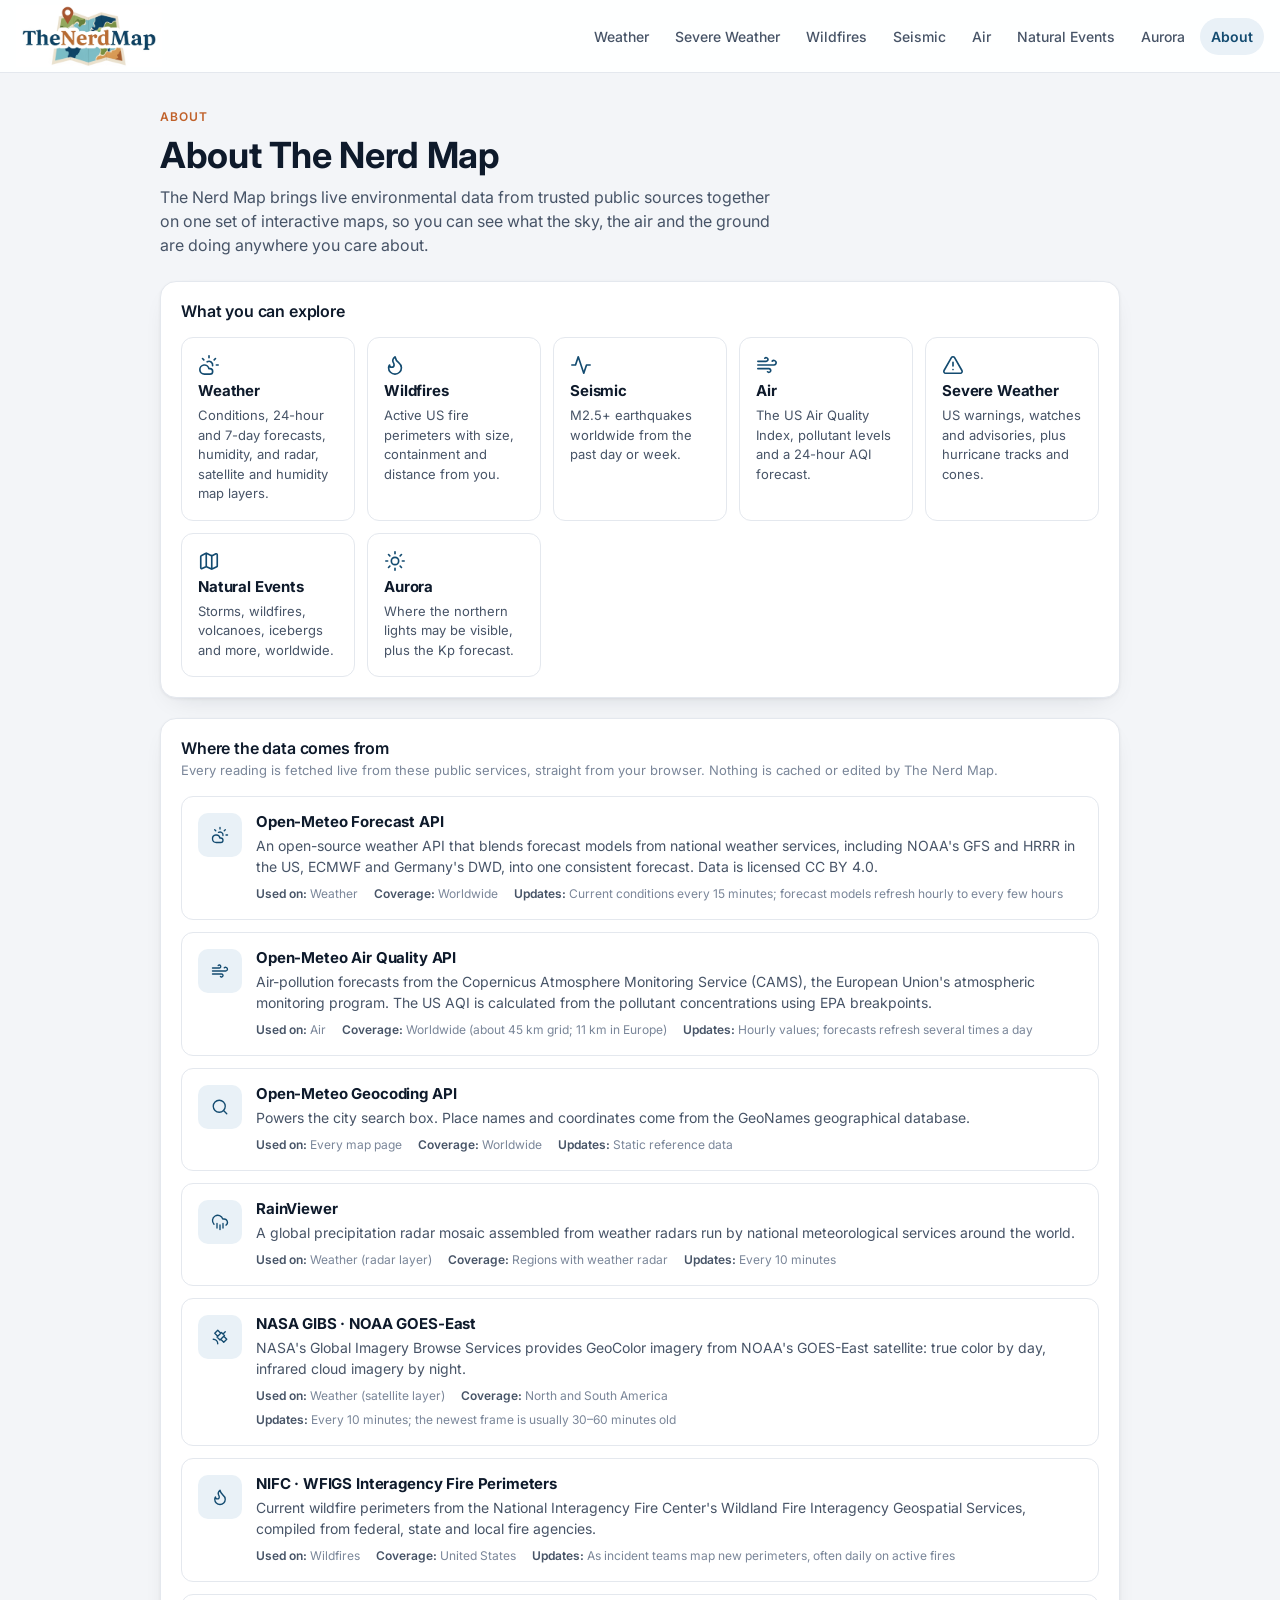
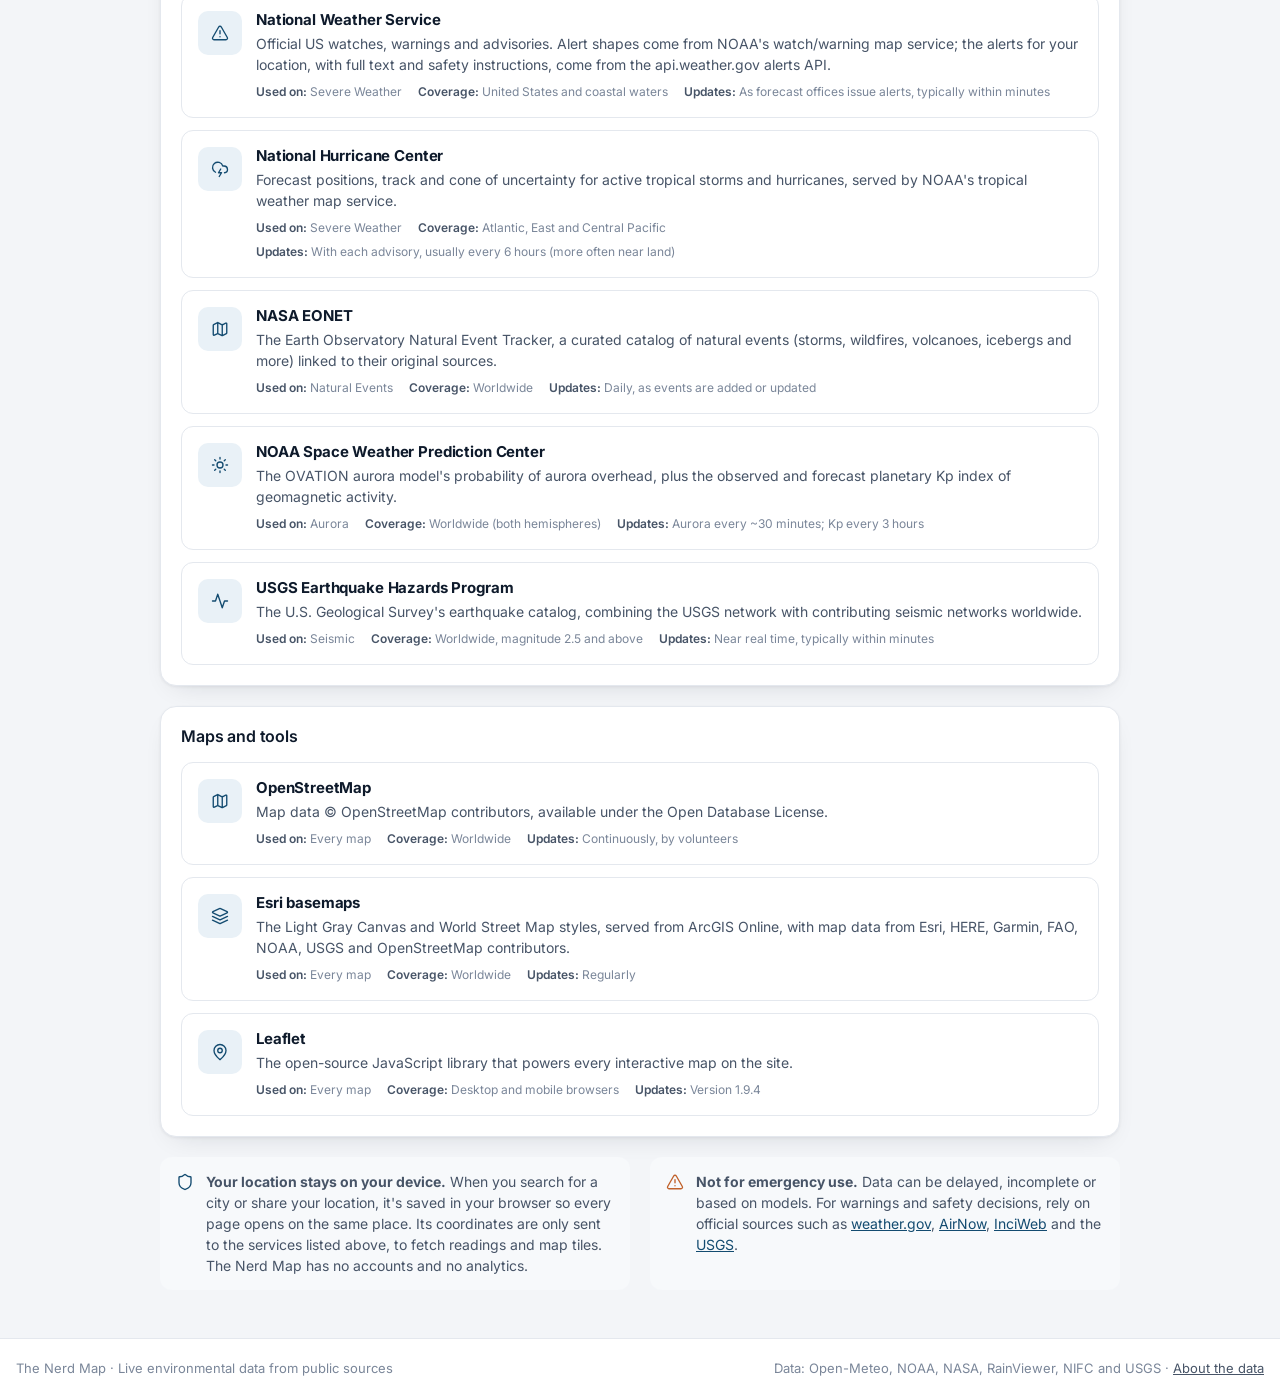
==== commit 2028f64b: "Merge the Humidity page into the Weather page - Humidity tile shows dew point and comfort level - Ne" ====
--- a/frontend/about.html
+++ b/frontend/about.html
@@ -26,7 +26,6 @@
         <a class="tab" href="wildfires.html"><svg data-icon="flame"></svg><span>Wildfires</span></a>
         <a class="tab" href="seismic.html"><svg data-icon="activity"></svg><span>Seismic</span></a>
         <a class="tab" href="air.html"><svg data-icon="wind"></svg><span>Air</span></a>
-        <a class="tab" href="humidity.html"><svg data-icon="droplet"></svg><span>Humidity</span></a>
         <a class="tab" href="events.html"><svg data-icon="map"></svg><span>Natural Events</span></a>
         <a class="tab" href="aurora.html"><svg data-icon="sun"></svg><span>Aurora</span></a>
         <a class="tab" href="about.html"><svg data-icon="info"></svg><span>About</span></a>
@@ -48,11 +47,10 @@
         <section class="panel" aria-labelledby="exploreHeading">
           <div class="panel-head"><h2 id="exploreHeading">What you can explore</h2></div>
           <div class="feature-grid">
-          <a class="feature" href="index.html"><svg data-icon="cloud-sun"></svg><h3>Weather</h3><p>Current conditions, a 24-hour outlook, a 7-day forecast, and live radar and satellite layers.</p></a>
+          <a class="feature" href="index.html"><svg data-icon="cloud-sun"></svg><h3>Weather</h3><p>Conditions, 24-hour and 7-day forecasts, humidity, and radar, satellite and humidity map layers.</p></a>
           <a class="feature" href="wildfires.html"><svg data-icon="flame"></svg><h3>Wildfires</h3><p>Active US fire perimeters with size, containment and distance from you.</p></a>
           <a class="feature" href="seismic.html"><svg data-icon="activity"></svg><h3>Seismic</h3><p>M2.5+ earthquakes worldwide from the past day or week.</p></a>
           <a class="feature" href="air.html"><svg data-icon="wind"></svg><h3>Air</h3><p>The US Air Quality Index, pollutant levels and a 24-hour AQI forecast.</p></a>
-          <a class="feature" href="humidity.html"><svg data-icon="droplet"></svg><h3>Humidity</h3><p>Humidity, dew point and comfort, with a regional humidity map.</p></a>
           <a class="feature" href="severe.html"><svg data-icon="alert"></svg><h3>Severe Weather</h3><p>US warnings, watches and advisories, plus hurricane tracks and cones.</p></a>
           <a class="feature" href="events.html"><svg data-icon="map"></svg><h3>Natural Events</h3><p>Storms, wildfires, volcanoes, icebergs and more, worldwide.</p></a>
           <a class="feature" href="aurora.html"><svg data-icon="sun"></svg><h3>Aurora</h3><p>Where the northern lights may be visible, plus the Kp forecast.</p></a>
@@ -73,7 +71,7 @@
               <h3><a href="https://open-meteo.com/" target="_blank" rel="noopener">Open-Meteo Forecast API</a></h3>
               <p>An open-source weather API that blends forecast models from national weather services, including NOAA's GFS and HRRR in the US, ECMWF and Germany's DWD, into one consistent forecast. Data is licensed CC&nbsp;BY&nbsp;4.0.</p>
               <ul class="source-facts">
-                <li><strong>Used on:</strong> Weather, Humidity</li>
+                <li><strong>Used on:</strong> Weather</li>
                 <li><strong>Coverage:</strong> Worldwide</li>
                 <li><strong>Updates:</strong> Current conditions every 15 minutes; forecast models refresh hourly to every few hours</li>
               </ul>
--- a/frontend/style.css
+++ b/frontend/style.css
@@ -1345,7 +1345,8 @@
   text-transform: uppercase;
 }
 
-.map-card .switch + .switch {
+/* "~" not "+": the hidden radar player can sit between two switches */
+.map-card .switch ~ .switch {
   margin-top: 8px;
 }
 
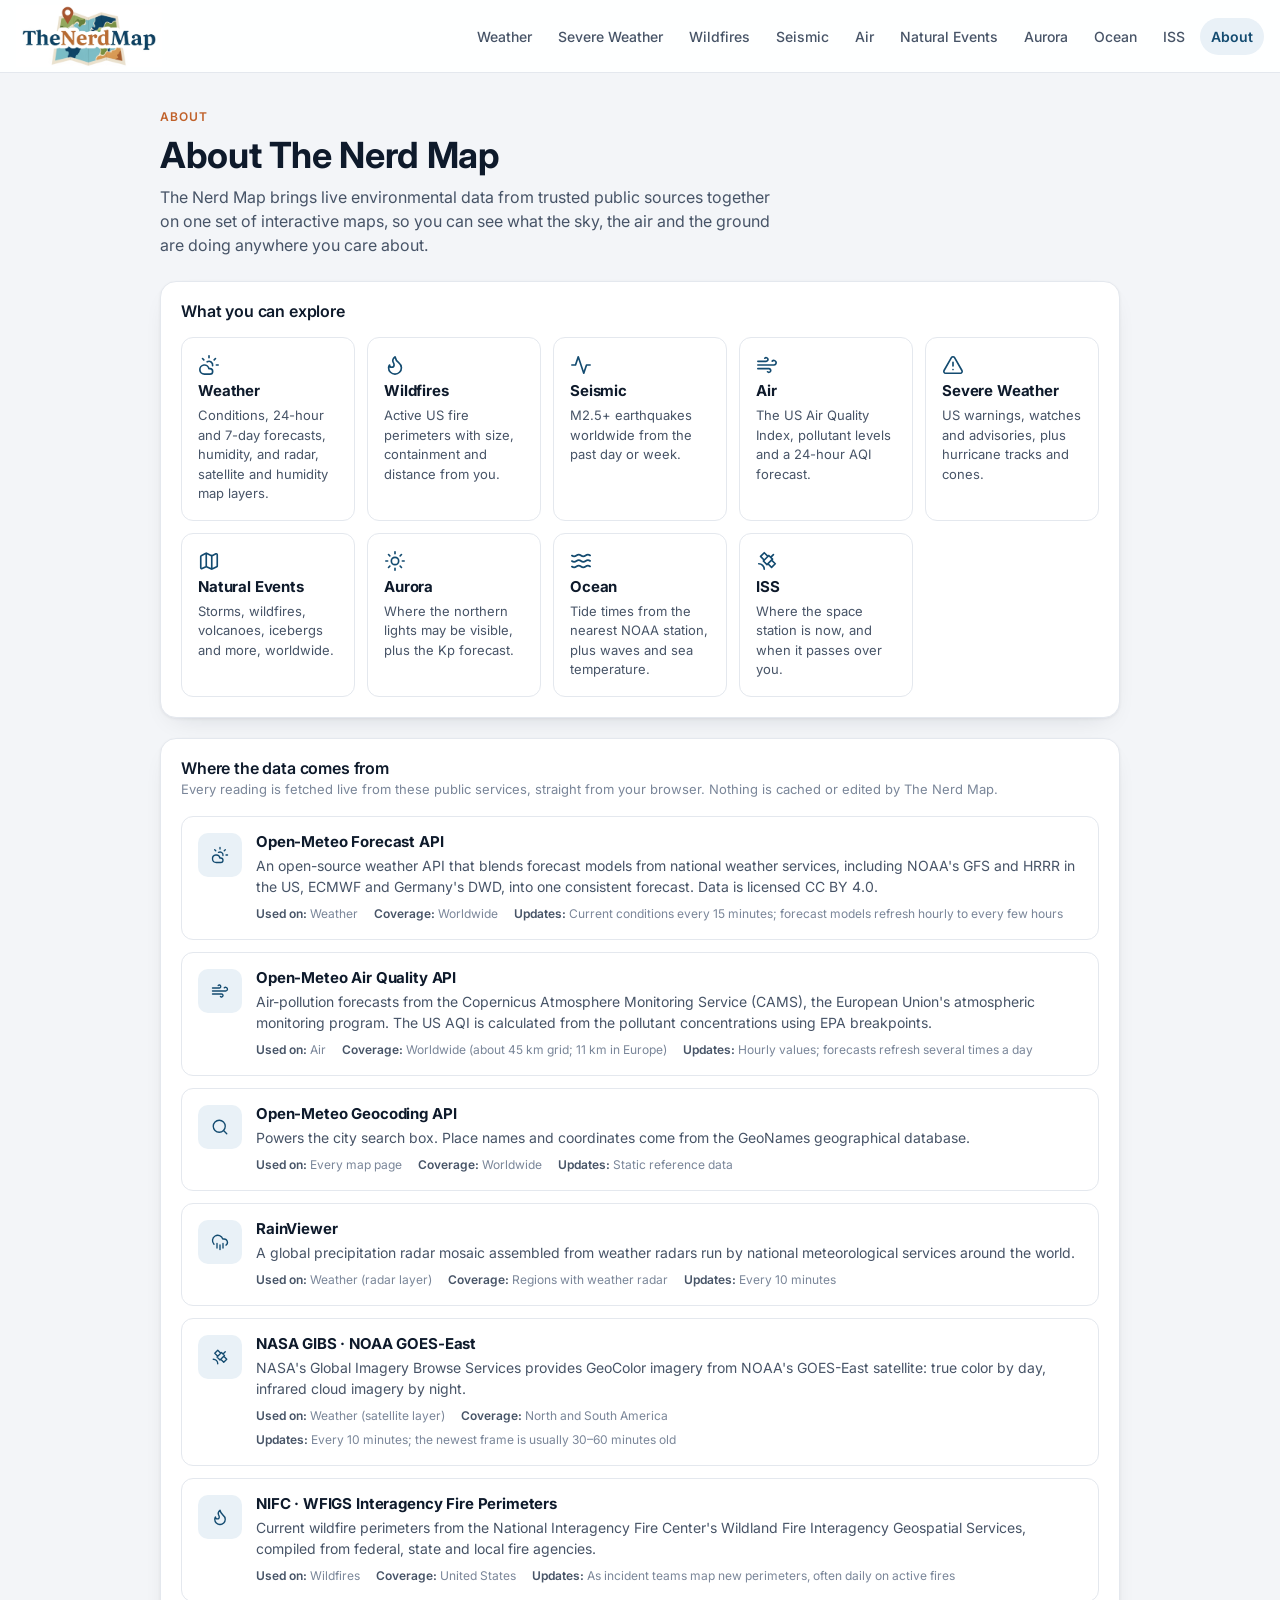
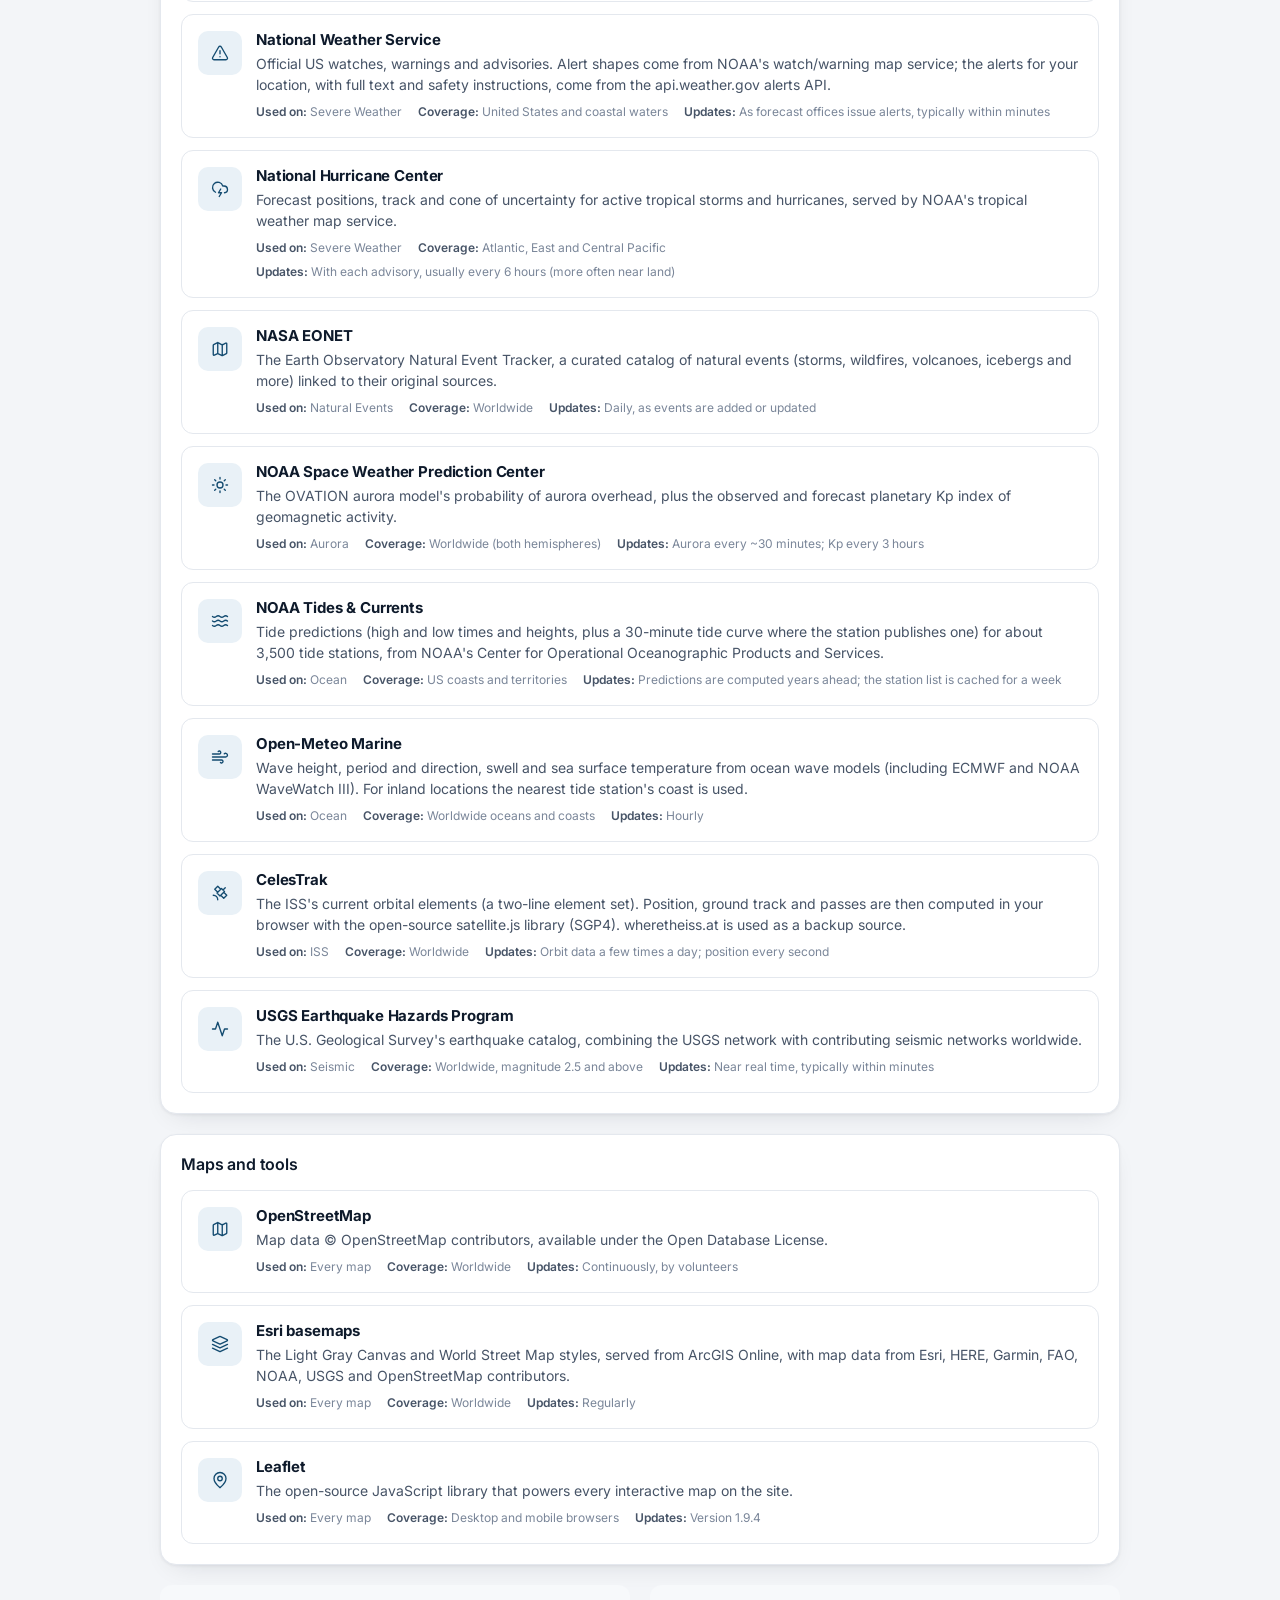
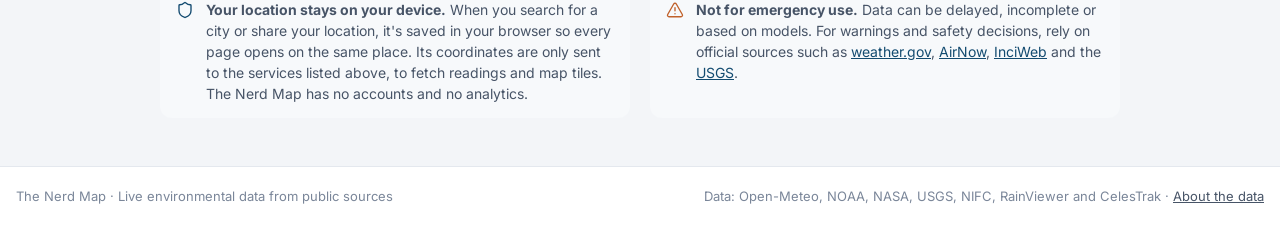
==== commit 76b0ad37: "Add Ocean (tides + sea conditions) and ISS tracker pages - Ocean: nearest NOAA tide station, upcomin" ====
--- a/frontend/about.html
+++ b/frontend/about.html
@@ -28,6 +28,8 @@
         <a class="tab" href="air.html"><svg data-icon="wind"></svg><span>Air</span></a>
         <a class="tab" href="events.html"><svg data-icon="map"></svg><span>Natural Events</span></a>
         <a class="tab" href="aurora.html"><svg data-icon="sun"></svg><span>Aurora</span></a>
+        <a class="tab" href="ocean.html"><svg data-icon="waves"></svg><span>Ocean</span></a>
+        <a class="tab" href="iss.html"><svg data-icon="satellite"></svg><span>ISS</span></a>
         <a class="tab" href="about.html"><svg data-icon="info"></svg><span>About</span></a>
       </nav>
     </div>
@@ -54,6 +56,8 @@
           <a class="feature" href="severe.html"><svg data-icon="alert"></svg><h3>Severe Weather</h3><p>US warnings, watches and advisories, plus hurricane tracks and cones.</p></a>
           <a class="feature" href="events.html"><svg data-icon="map"></svg><h3>Natural Events</h3><p>Storms, wildfires, volcanoes, icebergs and more, worldwide.</p></a>
           <a class="feature" href="aurora.html"><svg data-icon="sun"></svg><h3>Aurora</h3><p>Where the northern lights may be visible, plus the Kp forecast.</p></a>
+          <a class="feature" href="ocean.html"><svg data-icon="waves"></svg><h3>Ocean</h3><p>Tide times from the nearest NOAA station, plus waves and sea temperature.</p></a>
+          <a class="feature" href="iss.html"><svg data-icon="satellite"></svg><h3>ISS</h3><p>Where the space station is now, and when it passes over you.</p></a>
           </div>
         </section>
 
@@ -182,6 +186,42 @@
                 <li><strong>Used on:</strong> Aurora</li>
                 <li><strong>Coverage:</strong> Worldwide (both hemispheres)</li>
                 <li><strong>Updates:</strong> Aurora every ~30 minutes; Kp every 3 hours</li>
+              </ul>
+            </div>
+          </article>
+          <article class="source">
+            <div class="source-icon"><svg data-icon="waves"></svg></div>
+            <div>
+              <h3><a href="https://tidesandcurrents.noaa.gov/" target="_blank" rel="noopener">NOAA Tides &amp; Currents</a></h3>
+              <p>Tide predictions (high and low times and heights, plus a 30-minute tide curve where the station publishes one) for about 3,500 tide stations, from NOAA's Center for Operational Oceanographic Products and Services.</p>
+              <ul class="source-facts">
+                <li><strong>Used on:</strong> Ocean</li>
+                <li><strong>Coverage:</strong> US coasts and territories</li>
+                <li><strong>Updates:</strong> Predictions are computed years ahead; the station list is cached for a week</li>
+              </ul>
+            </div>
+          </article>
+          <article class="source">
+            <div class="source-icon"><svg data-icon="wind"></svg></div>
+            <div>
+              <h3><a href="https://open-meteo.com/en/docs/marine-weather-api" target="_blank" rel="noopener">Open-Meteo Marine</a></h3>
+              <p>Wave height, period and direction, swell and sea surface temperature from ocean wave models (including ECMWF and NOAA WaveWatch III). For inland locations the nearest tide station's coast is used.</p>
+              <ul class="source-facts">
+                <li><strong>Used on:</strong> Ocean</li>
+                <li><strong>Coverage:</strong> Worldwide oceans and coasts</li>
+                <li><strong>Updates:</strong> Hourly</li>
+              </ul>
+            </div>
+          </article>
+          <article class="source">
+            <div class="source-icon"><svg data-icon="satellite"></svg></div>
+            <div>
+              <h3><a href="https://celestrak.org/" target="_blank" rel="noopener">CelesTrak</a></h3>
+              <p>The ISS's current orbital elements (a two-line element set). Position, ground track and passes are then computed in your browser with the open-source satellite.js library (SGP4). wheretheiss.at is used as a backup source.</p>
+              <ul class="source-facts">
+                <li><strong>Used on:</strong> ISS</li>
+                <li><strong>Coverage:</strong> Worldwide</li>
+                <li><strong>Updates:</strong> Orbit data a few times a day; position every second</li>
               </ul>
             </div>
           </article>
@@ -253,7 +293,7 @@
   <footer class="site-footer">
     <div class="container footer-inner">
       <span>The Nerd Map · Live environmental data from public sources</span>
-      <span>Data: Open-Meteo, NOAA, NASA, RainViewer, NIFC and USGS · <a href="about.html">About the data</a></span>
+      <span>Data: Open-Meteo, NOAA, NASA, USGS, NIFC, RainViewer and CelesTrak · <a href="about.html">About the data</a></span>
     </div>
   </footer>
 </body>
--- a/frontend/style.css
+++ b/frontend/style.css
@@ -195,8 +195,33 @@
   box-shadow: 0 0 0 2px var(--surface);
 }
 
-/* Nine tabs: drop the icons and tighten padding on laptop-width screens */
-@media (max-width: 1320px) {
+/* ISS tracker: station marker and pass list */
+.iss-icon {
+  display: grid;
+  place-items: center;
+  border-radius: 50%;
+  background: var(--brand);
+  color: #fff;
+  box-shadow: 0 0 0 3px #fff, var(--shadow);
+}
+
+.iss-icon .icon {
+  width: 20px;
+  height: 20px;
+}
+
+.badge.visible {
+  background: #e3f4e8;
+  color: #0f7b3f;
+}
+
+.level-tag.good {
+  background: #e3f4e8;
+  color: #0f7b3f;
+}
+
+/* Ten tabs: drop the icons and tighten padding below wide-desktop widths */
+@media (max-width: 1520px) {
   .tabs .tab .icon {
     display: none;
   }
@@ -218,19 +243,60 @@
   margin-right: -4px;
 }
 
-/* Radar animation player (Weather map) */
+/* Radar animation player: floating card, bottom left of the Weather map */
 .radar-player {
+  position: absolute;
+  left: 12px;
+  bottom: 34px; /* clear the map attribution line */
+  z-index: 1000;
+  width: min(320px, calc(100% - 24px));
+  transition: opacity 0.15s;
+}
+
+.radar-player[hidden] {
+  display: none;
+}
+
+@media (max-width: 760px) {
+  .radar-player {
+    bottom: 46px; /* attribution wraps to two lines on phones */
+  }
+}
+
+.radar-player-head {
+  display: flex;
+  align-items: baseline;
+  justify-content: space-between;
+  gap: 8px;
+}
+
+.radar-player-head .map-card-title {
+  margin-bottom: 6px;
+}
+
+.radar-player-controls {
   display: grid;
   grid-template-columns: auto minmax(0, 1fr);
   align-items: center;
-  gap: 4px 8px;
-  margin-top: 10px;
-  padding-top: 10px;
-  border-top: 1px solid var(--border);
-}
-
-.radar-player[hidden] {
+  gap: 10px;
+}
+
+.radar-hint {
   display: none;
+}
+
+/* Greyed out while the precipitation layer is off */
+.radar-player.is-disabled .radar-player-controls,
+.radar-player.is-disabled .radar-time {
+  opacity: 0.4;
+}
+
+.radar-player.is-disabled .radar-hint {
+  display: block;
+}
+
+.radar-player button:disabled {
+  cursor: not-allowed;
 }
 
 .radar-player .btn-icon {
@@ -258,7 +324,6 @@
 }
 
 .radar-time {
-  grid-column: 2;
   color: var(--ink-2);
   font-size: 11px;
   font-weight: 600;
@@ -1296,12 +1361,17 @@
   overflow: hidden;
 }
 
-.leaflet-bar a.map-fullscreen-btn {
+/* Icon buttons in Leaflet bars: full screen, center on my location */
+.leaflet-bar a.map-icon-btn {
   display: grid;
   place-items: center;
 }
 
-.map-fullscreen-btn .icon {
+.leaflet-bar[hidden] {
+  display: none;
+}
+
+.map-icon-btn .icon {
   width: 16px;
   height: 16px;
   stroke-width: 2;
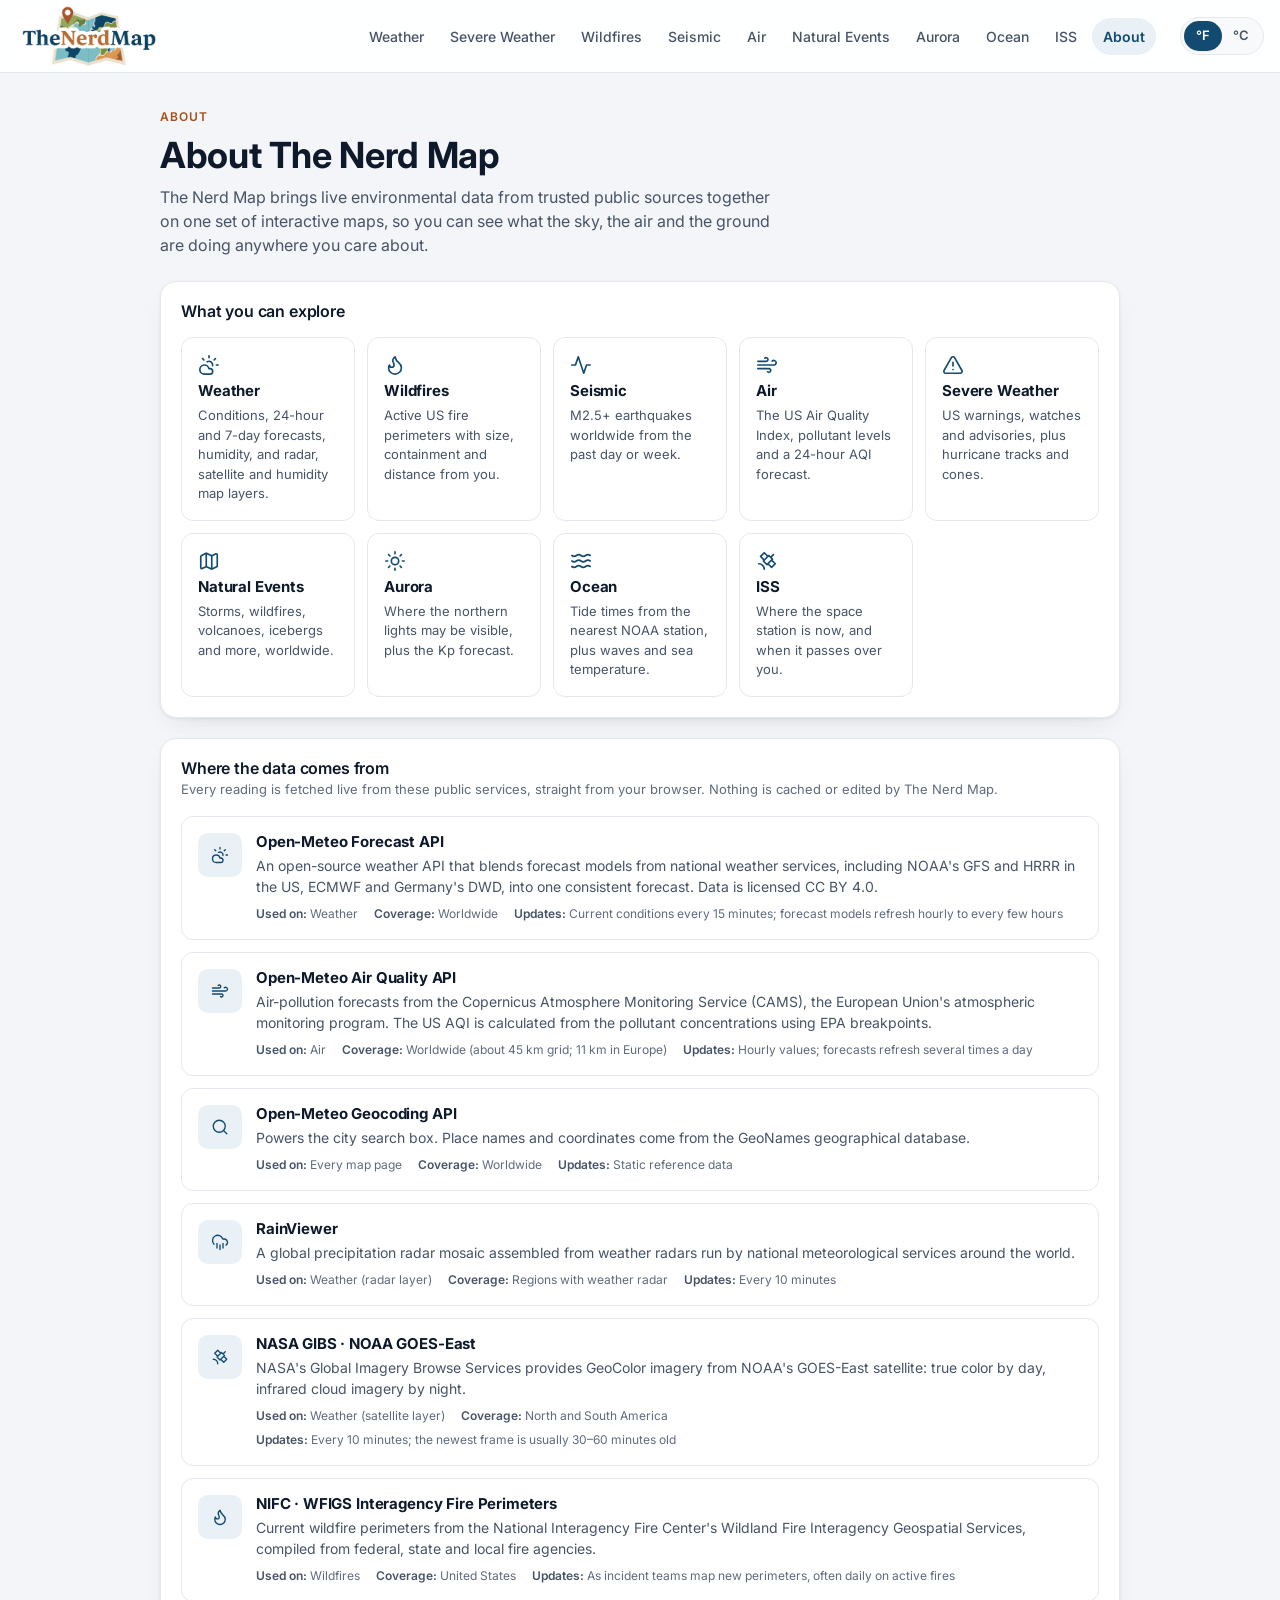
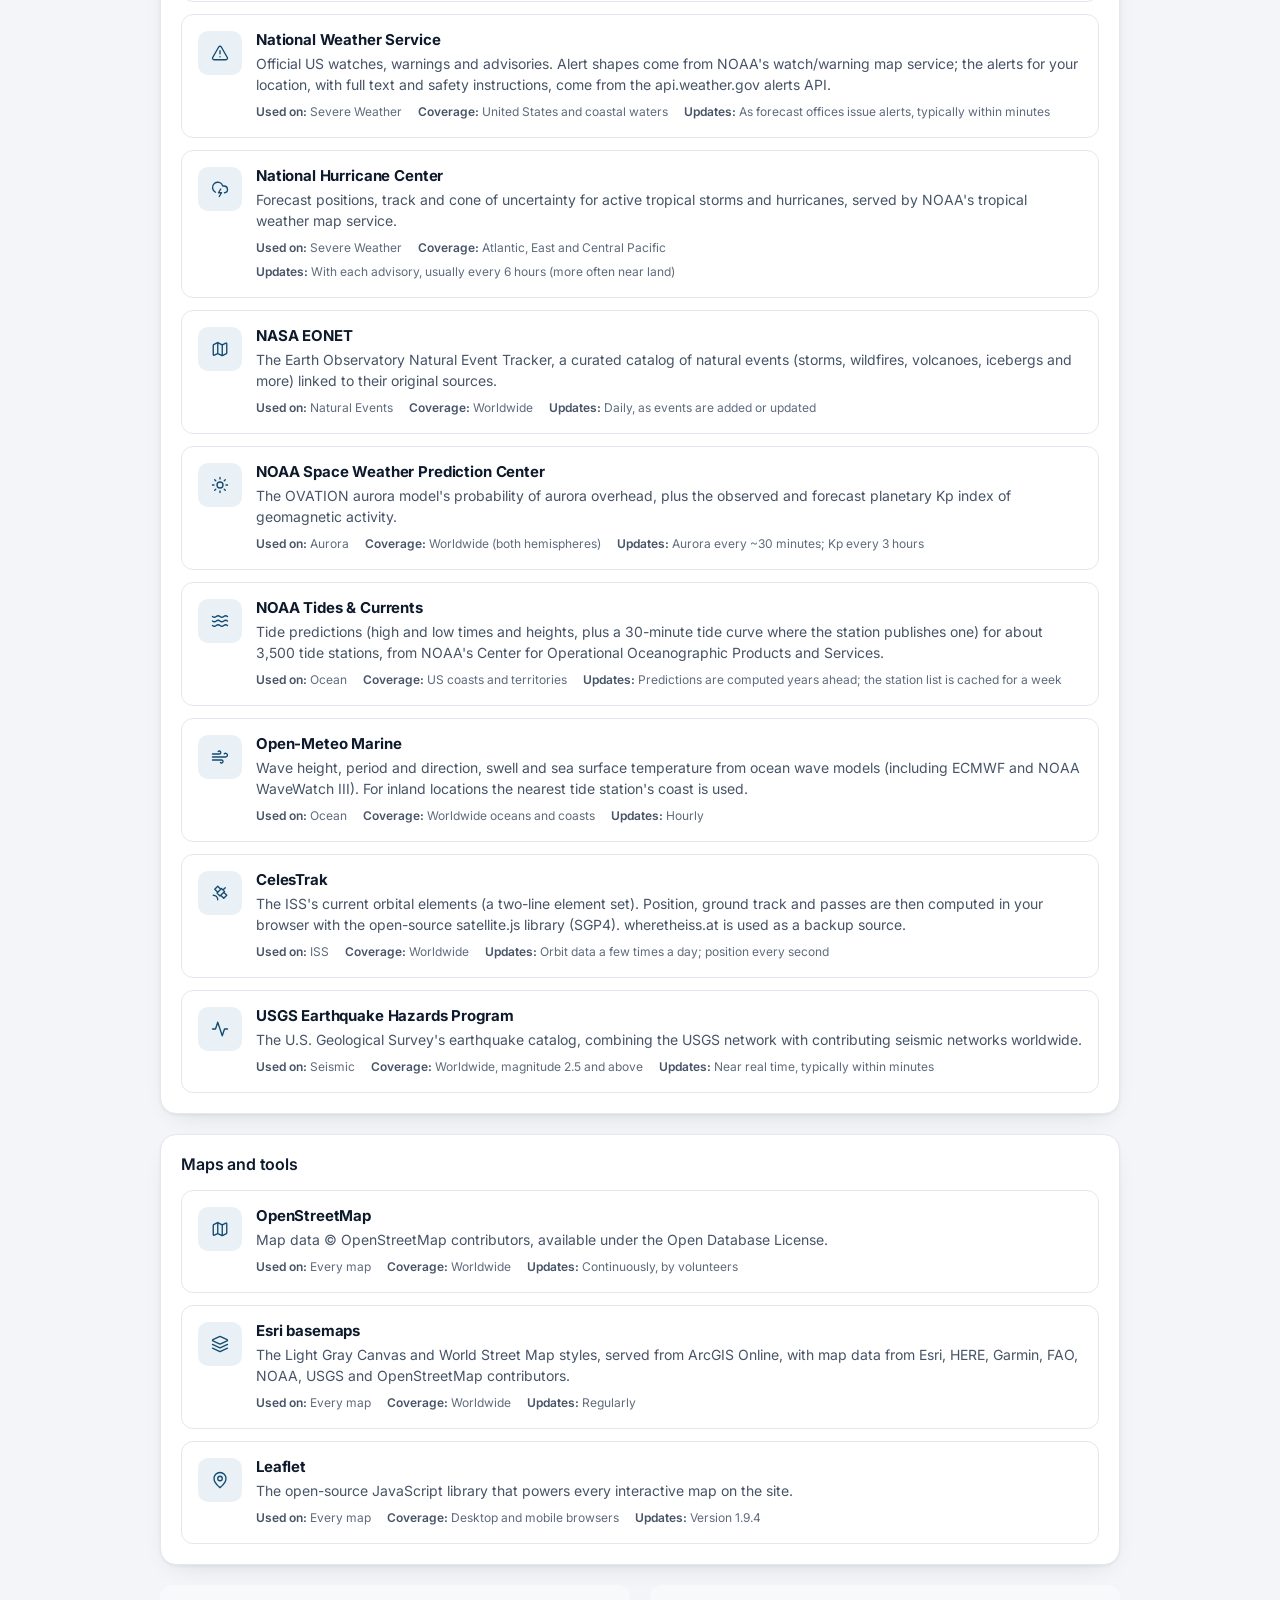
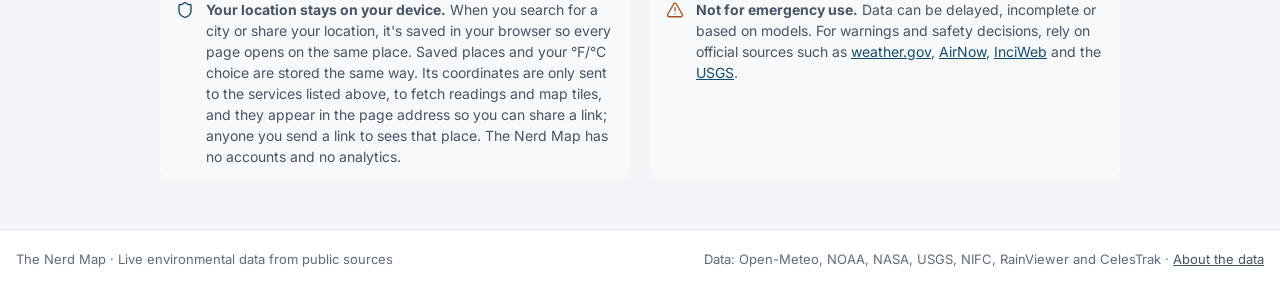
==== commit 48ad23e8: "Add units switch, saved places, share links, auto-refresh, UV, dark mode, PWA - °F/°C switch in the " ====
--- a/frontend/about.html
+++ b/frontend/about.html
@@ -6,6 +6,10 @@
   <title>About · The Nerd Map</title>
   <meta name="description" content="What The Nerd Map is, where its data comes from and how your location is used.">
   <link rel="icon" href="favicon.svg" type="image/svg+xml">
+  <link rel="manifest" href="manifest.webmanifest">
+  <link rel="apple-touch-icon" href="icon-192.png">
+  <meta name="theme-color" content="#134b70" media="(prefers-color-scheme: light)">
+  <meta name="theme-color" content="#0e141c" media="(prefers-color-scheme: dark)">
 
   <link rel="preconnect" href="https://fonts.googleapis.com">
   <link rel="preconnect" href="https://fonts.gstatic.com" crossorigin>
@@ -15,6 +19,7 @@
   <script src="common.js" defer></script>
 </head>
 <body>
+  <a class="skip-link" href="#main">Skip to main content</a>
   <header class="site-header">
     <div class="container header-inner">
       <a class="brand" href="index.html" aria-label="The Nerd Map home">
@@ -32,10 +37,16 @@
         <a class="tab" href="iss.html"><svg data-icon="satellite"></svg><span>ISS</span></a>
         <a class="tab" href="about.html"><svg data-icon="info"></svg><span>About</span></a>
       </nav>
+      <div class="header-tools">
+        <div class="units-toggle" role="group" aria-label="Temperature units">
+          <button type="button" data-units="imperial" aria-label="Fahrenheit and imperial units">°F</button>
+          <button type="button" data-units="metric" aria-label="Celsius and metric units">°C</button>
+        </div>
+      </div>
     </div>
   </header>
 
-  <main class="container page">
+  <main id="main" class="container page" tabindex="-1">
     <div class="narrow">
       <div class="page-head">
         <div>
@@ -283,7 +294,7 @@
         </section>
 
         <div class="row row-2" style="margin-top:0">
-          <div class="callout"><svg data-icon="shield"></svg><p><strong>Your location stays on your device.</strong> When you search for a city or share your location, it's saved in your browser so every page opens on the same place. Its coordinates are only sent to the services listed above, to fetch readings and map tiles. The Nerd Map has no accounts and no analytics.</p></div>
+          <div class="callout"><svg data-icon="shield"></svg><p><strong>Your location stays on your device.</strong> When you search for a city or share your location, it's saved in your browser so every page opens on the same place. Saved places and your °F/°C choice are stored the same way. Its coordinates are only sent to the services listed above, to fetch readings and map tiles, and they appear in the page address so you can share a link; anyone you send a link to sees that place. The Nerd Map has no accounts and no analytics.</p></div>
           <div class="callout warning"><svg data-icon="alert"></svg><p><strong>Not for emergency use.</strong> Data can be delayed, incomplete or based on models. For warnings and safety decisions, rely on official sources such as <a href="https://www.weather.gov/" target="_blank" rel="noopener">weather.gov</a>, <a href="https://www.airnow.gov/" target="_blank" rel="noopener">AirNow</a>, <a href="https://inciweb.wildfire.gov/" target="_blank" rel="noopener">InciWeb</a> and the <a href="https://earthquake.usgs.gov/" target="_blank" rel="noopener">USGS</a>.</p></div>
         </div>
       </div>
--- a/frontend/style.css
+++ b/frontend/style.css
@@ -13,25 +13,34 @@
   --border: #e4e8ee;
   --border-strong: #d3d9e2;
 
-  /* Ink */
+  /* Ink (all text tokens meet WCAG AA 4.5:1 on every surface) */
   --ink: #0e1a2b;
   --ink-2: #475467;
-  --muted: #7a8699;
+  --muted: #5f6b7d;
 
   /* Brand (from the logo) */
-  --brand: #134b70;
+  --brand: #134b70; /* text + icons */
+  --brand-fill: #134b70; /* filled controls with white text */
   --brand-hover: #0e3a57;
   --brand-tint: #e9f1f7;
-  --accent: #c0612a;
+  --accent: #a4501c; /* accent text (eyebrows) */
+  --accent-mark: #c0612a; /* accent dots and marks */
 
   /* Status */
   --danger: #c23434;
   --danger-tint: #fdf0f0;
+  --good: #0f7b3f;
+  --good-tint: #e3f4e8;
 
   /* Charts */
   --grid: #e7eaef;
   --axis: #c9d0da;
-  --series-1: #2a78d6;
+  --series-1: #2a78d6; /* marks: lines, bars, ranges */
+  --series-text: #1f63b5; /* the same blue for small text */
+
+  /* Floating surfaces */
+  --header-bg: rgba(255, 255, 255, 0.92);
+  --card-bg: rgba(255, 255, 255, 0.96);
 
   /* Shape */
   --radius: 16px;
@@ -41,6 +50,89 @@
 
   --font: "Inter", system-ui, -apple-system, "Segoe UI", Roboto, sans-serif;
   --header-h: 72px;
+}
+
+/* Dark mode follows the system setting. */
+@media (prefers-color-scheme: dark) {
+  :root {
+    color-scheme: dark;
+
+    --bg: #0e141c;
+    --surface: #141c26;
+    --surface-sunken: #1b2531;
+    --border: #263241;
+    --border-strong: #344255;
+
+    --ink: #e6ebf1;
+    --ink-2: #b3bfcc;
+    --muted: #8d9aab;
+
+    --brand: #8ec2ee;
+    --brand-fill: #2c6ca3;
+    --brand-hover: #357dbb;
+    --brand-tint: #1d3048;
+    --accent: #e59a66;
+    --accent-mark: #e59a66;
+
+    --danger: #f08a8a;
+    --danger-tint: #3a1f24;
+    --good: #6fd39a;
+    --good-tint: #183626;
+
+    --grid: #263241;
+    --axis: #3d4b5e;
+    --series-1: #6aa9ef;
+    --series-text: #6aa9ef;
+
+    --header-bg: rgba(20, 28, 38, 0.92);
+    --card-bg: rgba(20, 28, 38, 0.95);
+
+    --shadow-sm: 0 1px 2px rgba(0, 0, 0, 0.4);
+    --shadow: 0 1px 3px rgba(0, 0, 0, 0.4), 0 10px 28px -14px rgba(0, 0, 0, 0.6);
+  }
+
+  /* The logo has a white background, so give it a light badge. */
+  .brand img {
+    padding: 3px 8px;
+    border-radius: 10px;
+    background: #fff;
+  }
+
+  /* Leaflet's built-in UI is white; match the dark theme. */
+  .leaflet-popup-content-wrapper,
+  .leaflet-popup-tip,
+  .leaflet-tooltip {
+    background: var(--surface);
+    color: var(--ink);
+  }
+
+  .leaflet-tooltip {
+    border-color: var(--border);
+  }
+
+  .leaflet-tooltip-top::before {
+    border-top-color: var(--surface);
+  }
+
+  .leaflet-bar a,
+  .leaflet-bar a:hover {
+    background: var(--surface) !important;
+    color: var(--ink) !important;
+    border-bottom-color: var(--border) !important;
+  }
+
+  .leaflet-container .leaflet-control-attribution {
+    background: rgba(20, 28, 38, 0.8);
+    color: var(--muted);
+  }
+
+  .leaflet-container a.leaflet-popup-close-button {
+    color: var(--muted);
+  }
+
+  .leaflet-container a {
+    color: var(--brand);
+  }
 }
 
 /* ==========================================================================
@@ -119,7 +211,7 @@
   position: sticky;
   top: 0;
   z-index: 1100; /* above Leaflet panes and controls */
-  background: rgba(255, 255, 255, 0.92);
+  background: var(--header-bg);
   backdrop-filter: saturate(180%) blur(12px);
   border-bottom: 1px solid var(--border);
 }
@@ -200,9 +292,9 @@
   display: grid;
   place-items: center;
   border-radius: 50%;
-  background: var(--brand);
+  background: var(--brand-fill);
   color: #fff;
-  box-shadow: 0 0 0 3px #fff, var(--shadow);
+  box-shadow: 0 0 0 3px var(--surface), var(--shadow);
 }
 
 .iss-icon .icon {
@@ -211,13 +303,13 @@
 }
 
 .badge.visible {
-  background: #e3f4e8;
-  color: #0f7b3f;
+  background: var(--good-tint);
+  color: var(--good);
 }
 
 .level-tag.good {
-  background: #e3f4e8;
-  color: #0f7b3f;
+  background: var(--good-tint);
+  color: var(--good);
 }
 
 /* Ten tabs: drop the icons and tighten padding below wide-desktop widths */
@@ -304,7 +396,7 @@
   height: 30px;
   padding: 0;
   border-radius: 50%;
-  background: var(--brand);
+  background: var(--brand-fill);
   color: #fff;
 }
 
@@ -499,7 +591,7 @@
 }
 
 .btn-primary {
-  background: var(--brand);
+  background: var(--brand-fill);
   color: #fff;
 }
 
@@ -631,7 +723,7 @@
 }
 
 .switch input:checked {
-  background: var(--brand);
+  background: var(--brand-fill);
 }
 
 .switch input:checked::after {
@@ -985,7 +1077,7 @@
   display: block;
   height: 100%;
   border-radius: 999px;
-  background: var(--brand);
+  background: var(--brand-fill);
 }
 
 /* ==========================================================================
@@ -1116,7 +1208,7 @@
   display: flex;
   align-items: center;
   gap: 2px;
-  color: var(--series-1);
+  color: var(--series-text);
   font-size: 12px;
   font-weight: 500;
 }
@@ -1161,7 +1253,7 @@
 }
 
 .day-pop {
-  color: var(--series-1);
+  color: var(--series-text);
   font-size: 13px;
   font-weight: 500;
 }
@@ -1391,7 +1483,7 @@
   padding: 12px 14px;
   border: 1px solid var(--border);
   border-radius: 12px;
-  background: rgba(255, 255, 255, 0.96);
+  background: var(--card-bg);
   box-shadow: var(--shadow);
   font-size: 12px;
 }
@@ -1721,3 +1813,198 @@
     scroll-behavior: auto !important;
   }
 }
+
+/* ==========================================================================
+   Header tools: °F / °C switch
+   ========================================================================== */
+.header-tools {
+  display: flex;
+  align-items: center;
+  gap: 8px;
+  flex: none;
+}
+
+.units-toggle {
+  display: inline-flex;
+  padding: 3px;
+  border: 1px solid var(--border);
+  border-radius: 999px;
+  background: var(--surface-sunken);
+}
+
+.units-toggle button {
+  min-width: 38px;
+  height: 30px;
+  padding: 0 8px;
+  border: 0;
+  border-radius: 999px;
+  background: transparent;
+  color: var(--ink-2);
+  font: inherit;
+  font-size: 13px;
+  font-weight: 600;
+  cursor: pointer;
+}
+
+.units-toggle button[aria-pressed="true"] {
+  background: var(--brand-fill);
+  color: #fff;
+  box-shadow: var(--shadow-sm);
+}
+
+@media (max-width: 760px) {
+  .header-tools {
+    order: 2;
+    margin-left: auto;
+  }
+
+  .tabs {
+    order: 3;
+  }
+}
+
+/* ==========================================================================
+   Location panel: save / share, saved places
+   ========================================================================== */
+.loc-actions {
+  display: flex;
+  gap: 4px;
+  margin-top: 8px;
+}
+
+.loc-actions .btn[hidden] {
+  display: none;
+}
+
+.loc-actions .icon {
+  width: 16px;
+  height: 16px;
+}
+
+#btnSavePlace.is-saved {
+  color: var(--accent);
+}
+
+#btnSavePlace.is-saved .icon {
+  fill: currentColor;
+}
+
+.saved-places {
+  margin-top: 14px;
+  padding-top: 12px;
+  border-top: 1px solid var(--border);
+}
+
+.saved-places[hidden] {
+  display: none;
+}
+
+.saved-title {
+  margin-bottom: 8px;
+  color: var(--muted);
+  font-size: 12px;
+  font-weight: 600;
+  letter-spacing: 0.06em;
+  text-transform: uppercase;
+}
+
+.place-list {
+  display: flex;
+  flex-wrap: wrap;
+  gap: 6px;
+  margin: 0;
+  padding: 0;
+  list-style: none;
+}
+
+.place {
+  display: inline-flex;
+  align-items: center;
+  border: 1px solid var(--border-strong);
+  border-radius: 999px;
+  background: var(--surface);
+  overflow: hidden;
+}
+
+.place.is-current {
+  border-color: var(--brand);
+  background: var(--brand-tint);
+}
+
+.place button {
+  display: inline-flex;
+  align-items: center;
+  gap: 4px;
+  border: 0;
+  background: transparent;
+  color: var(--ink);
+  font: inherit;
+  font-size: 13px;
+  cursor: pointer;
+}
+
+.place-select {
+  padding: 5px 4px 5px 10px;
+  font-weight: 500;
+}
+
+.place-select .icon {
+  width: 14px;
+  height: 14px;
+  color: var(--brand);
+}
+
+.place-remove {
+  padding: 5px 8px 5px 4px;
+  color: var(--muted) !important;
+}
+
+.place-remove:hover {
+  color: var(--danger) !important;
+}
+
+.place-remove .icon {
+  width: 13px;
+  height: 13px;
+}
+
+/* ==========================================================================
+   Offline notice + skip link
+   ========================================================================== */
+.offline-banner {
+  display: flex;
+  align-items: center;
+  justify-content: center;
+  gap: 8px;
+  padding: 8px 16px;
+  background: #9a4a18; /* white text 6:1 in both themes */
+  color: #fff;
+  font-size: 14px;
+  font-weight: 600;
+}
+
+.offline-banner[hidden] {
+  display: none;
+}
+
+.skip-link {
+  position: absolute;
+  left: 16px;
+  top: -60px;
+  z-index: 3000;
+  padding: 10px 16px;
+  border-radius: var(--radius-sm);
+  background: var(--brand-fill);
+  color: #fff;
+  font-weight: 600;
+  text-decoration: none;
+}
+
+.skip-link:focus {
+  top: 12px;
+}
+
+/* The skip link moves focus to <main>; no outline needed on the container itself. */
+main:focus {
+  outline: none;
+}
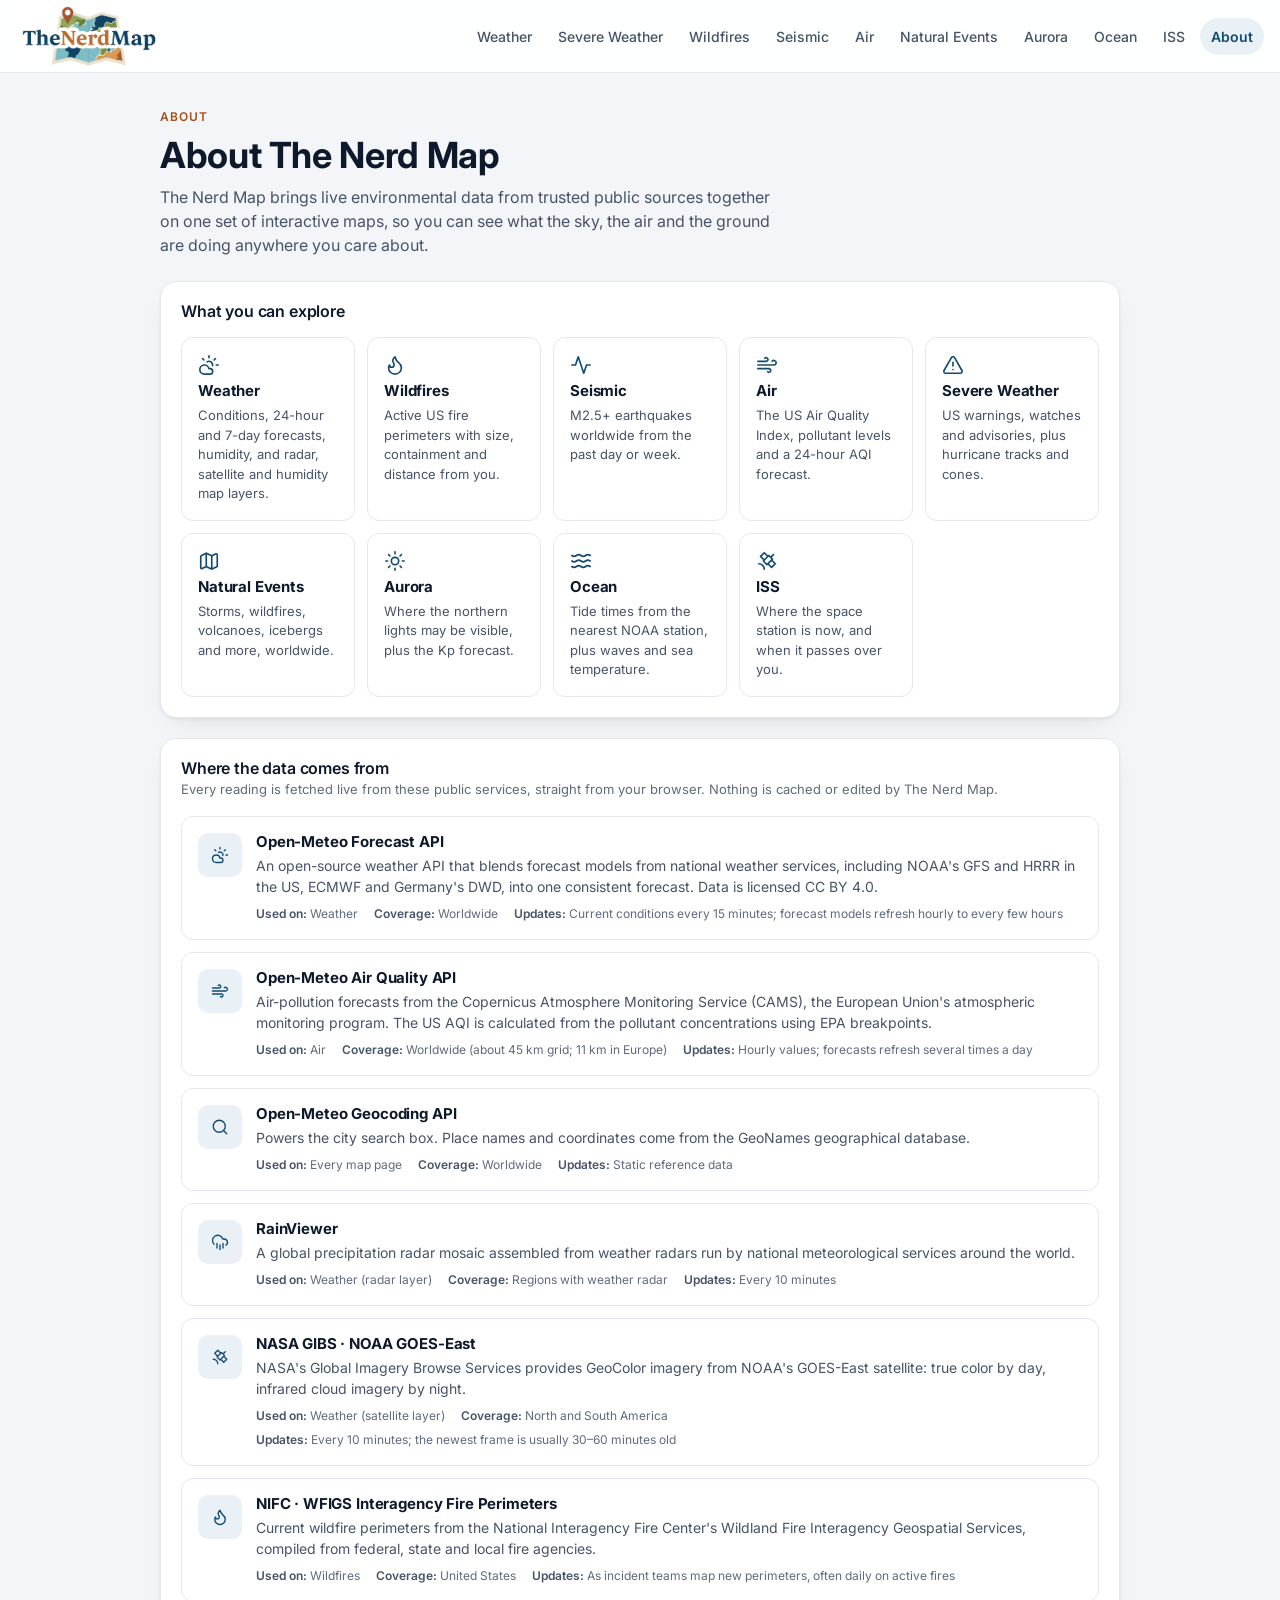
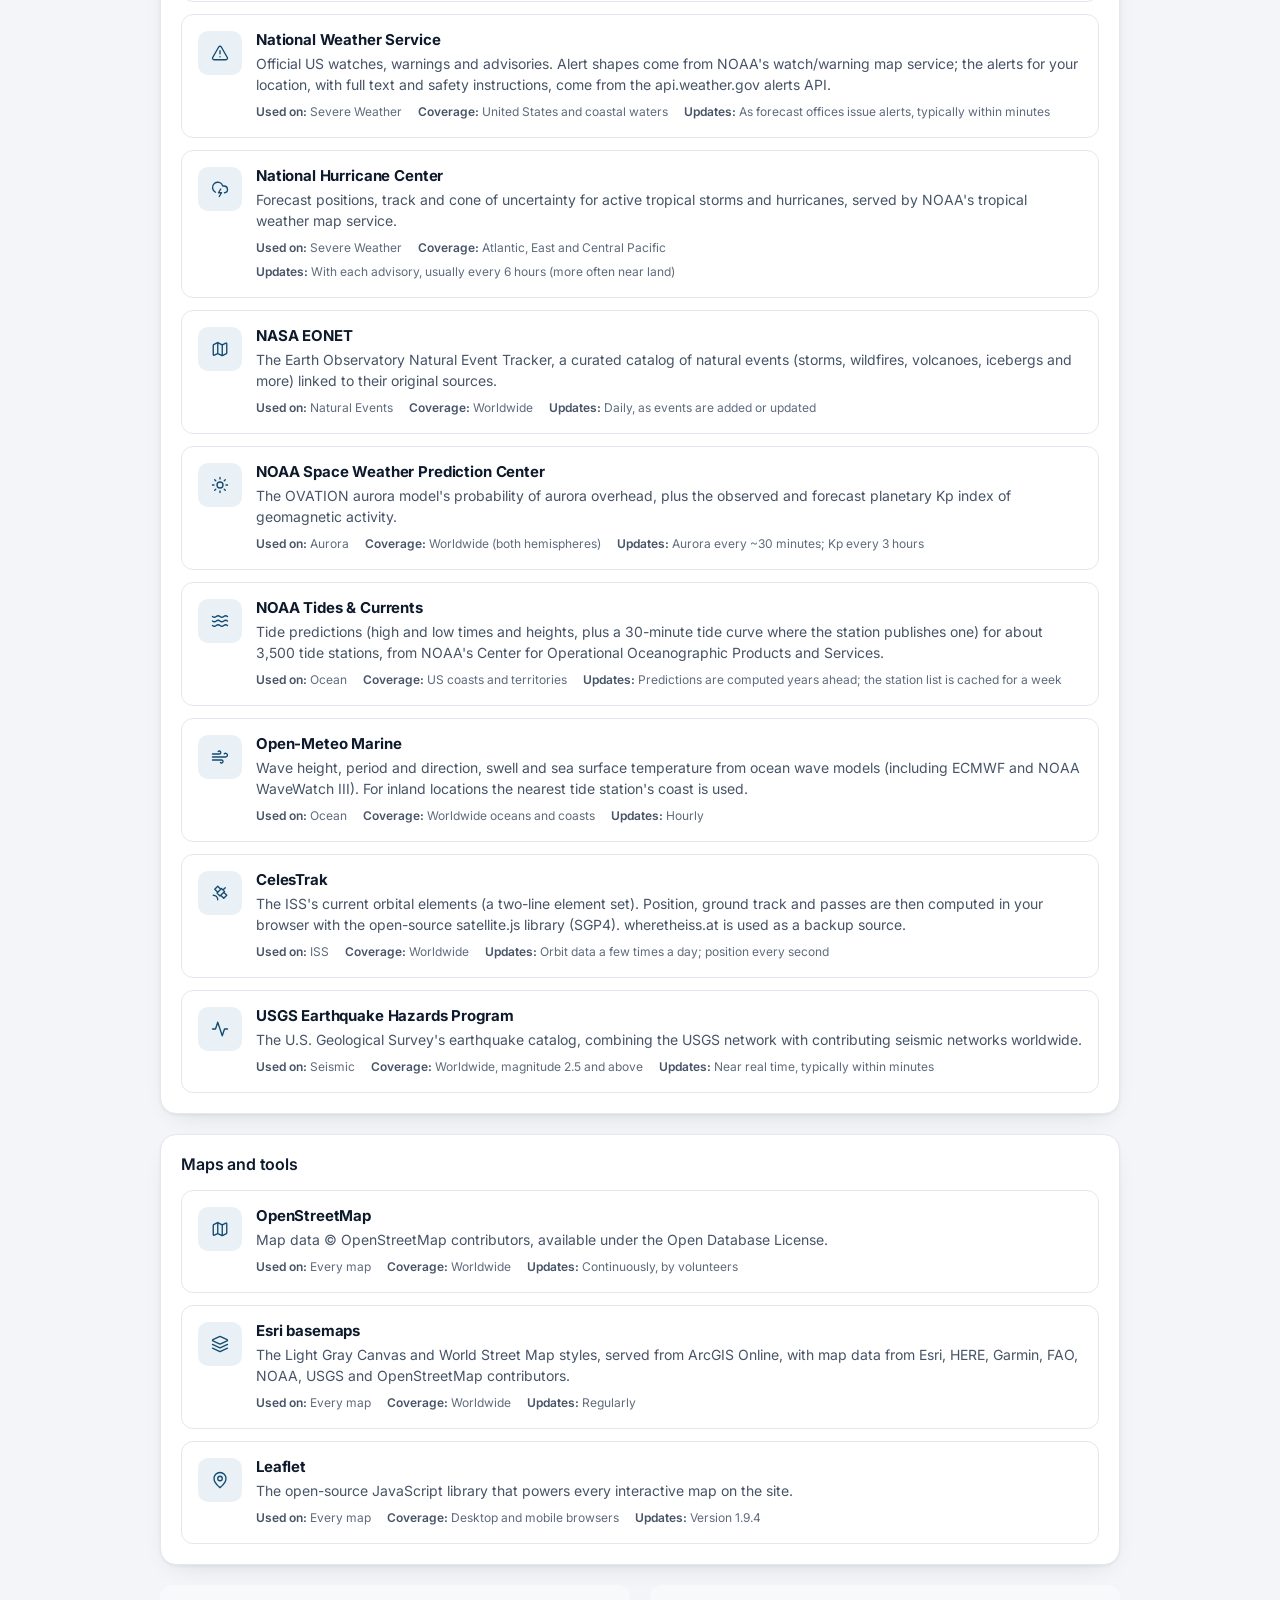
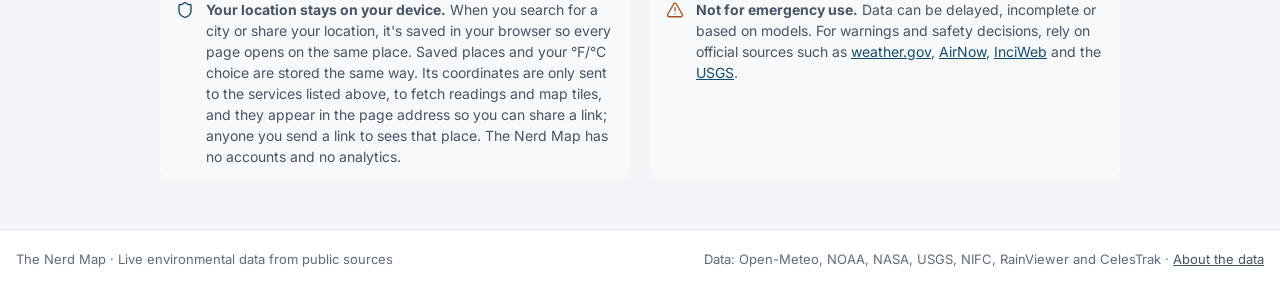
==== commit 95df0cd4: "Move units switch above the data sources; dynamic tab scrollbar - °F/°C switch now sits in each page" ====
--- a/frontend/about.html
+++ b/frontend/about.html
@@ -37,12 +37,6 @@
         <a class="tab" href="iss.html"><svg data-icon="satellite"></svg><span>ISS</span></a>
         <a class="tab" href="about.html"><svg data-icon="info"></svg><span>About</span></a>
       </nav>
-      <div class="header-tools">
-        <div class="units-toggle" role="group" aria-label="Temperature units">
-          <button type="button" data-units="imperial" aria-label="Fahrenheit and imperial units">°F</button>
-          <button type="button" data-units="metric" aria-label="Celsius and metric units">°C</button>
-        </div>
-      </div>
     </div>
   </header>
 
--- a/frontend/style.css
+++ b/frontend/style.css
@@ -235,16 +235,49 @@
   width: auto;
 }
 
+/* The scrollbar only appears when some tabs are out of view: common.js adds
+   .is-overflowing whenever the row is wider than the space it has. */
 .tabs {
   display: flex;
   gap: 4px;
   margin-left: auto;
   overflow-x: auto;
+  overflow-y: hidden;
   scrollbar-width: none;
 }
 
 .tabs::-webkit-scrollbar {
   display: none;
+}
+
+.tabs.is-overflowing {
+  padding-bottom: 4px; /* room for the scrollbar */
+  scrollbar-width: thin;
+  scrollbar-color: var(--border-strong) transparent;
+}
+
+.tabs.is-overflowing::-webkit-scrollbar {
+  display: block;
+  height: 6px;
+}
+
+.tabs.is-overflowing::-webkit-scrollbar-thumb {
+  border-radius: 999px;
+  background: var(--border-strong);
+}
+
+/* When ten tabs no longer fit beside the logo, give them their own full-width row. */
+@media (max-width: 1180px) {
+  .header-inner {
+    flex-wrap: wrap;
+    gap: 4px 24px;
+    padding-block: 8px 6px;
+  }
+
+  .tabs {
+    width: 100%;
+    margin-left: 0;
+  }
 }
 
 .tab {
@@ -1815,13 +1848,20 @@
 }
 
 /* ==========================================================================
-   Header tools: °F / °C switch
+   °F / °C switch (page heading, above the data sources)
    ========================================================================== */
-.header-tools {
-  display: flex;
-  align-items: center;
-  gap: 8px;
-  flex: none;
+.page-head-side {
+  display: flex;
+  flex-direction: column;
+  align-items: flex-end;
+  gap: 10px;
+}
+
+/* Below this width the heading wraps and this column sits under the intro text. */
+@media (max-width: 1100px) {
+  .page-head-side {
+    align-items: flex-start;
+  }
 }
 
 .units-toggle {
@@ -1852,16 +1892,6 @@
   box-shadow: var(--shadow-sm);
 }
 
-@media (max-width: 760px) {
-  .header-tools {
-    order: 2;
-    margin-left: auto;
-  }
-
-  .tabs {
-    order: 3;
-  }
-}
 
 /* ==========================================================================
    Location panel: save / share, saved places
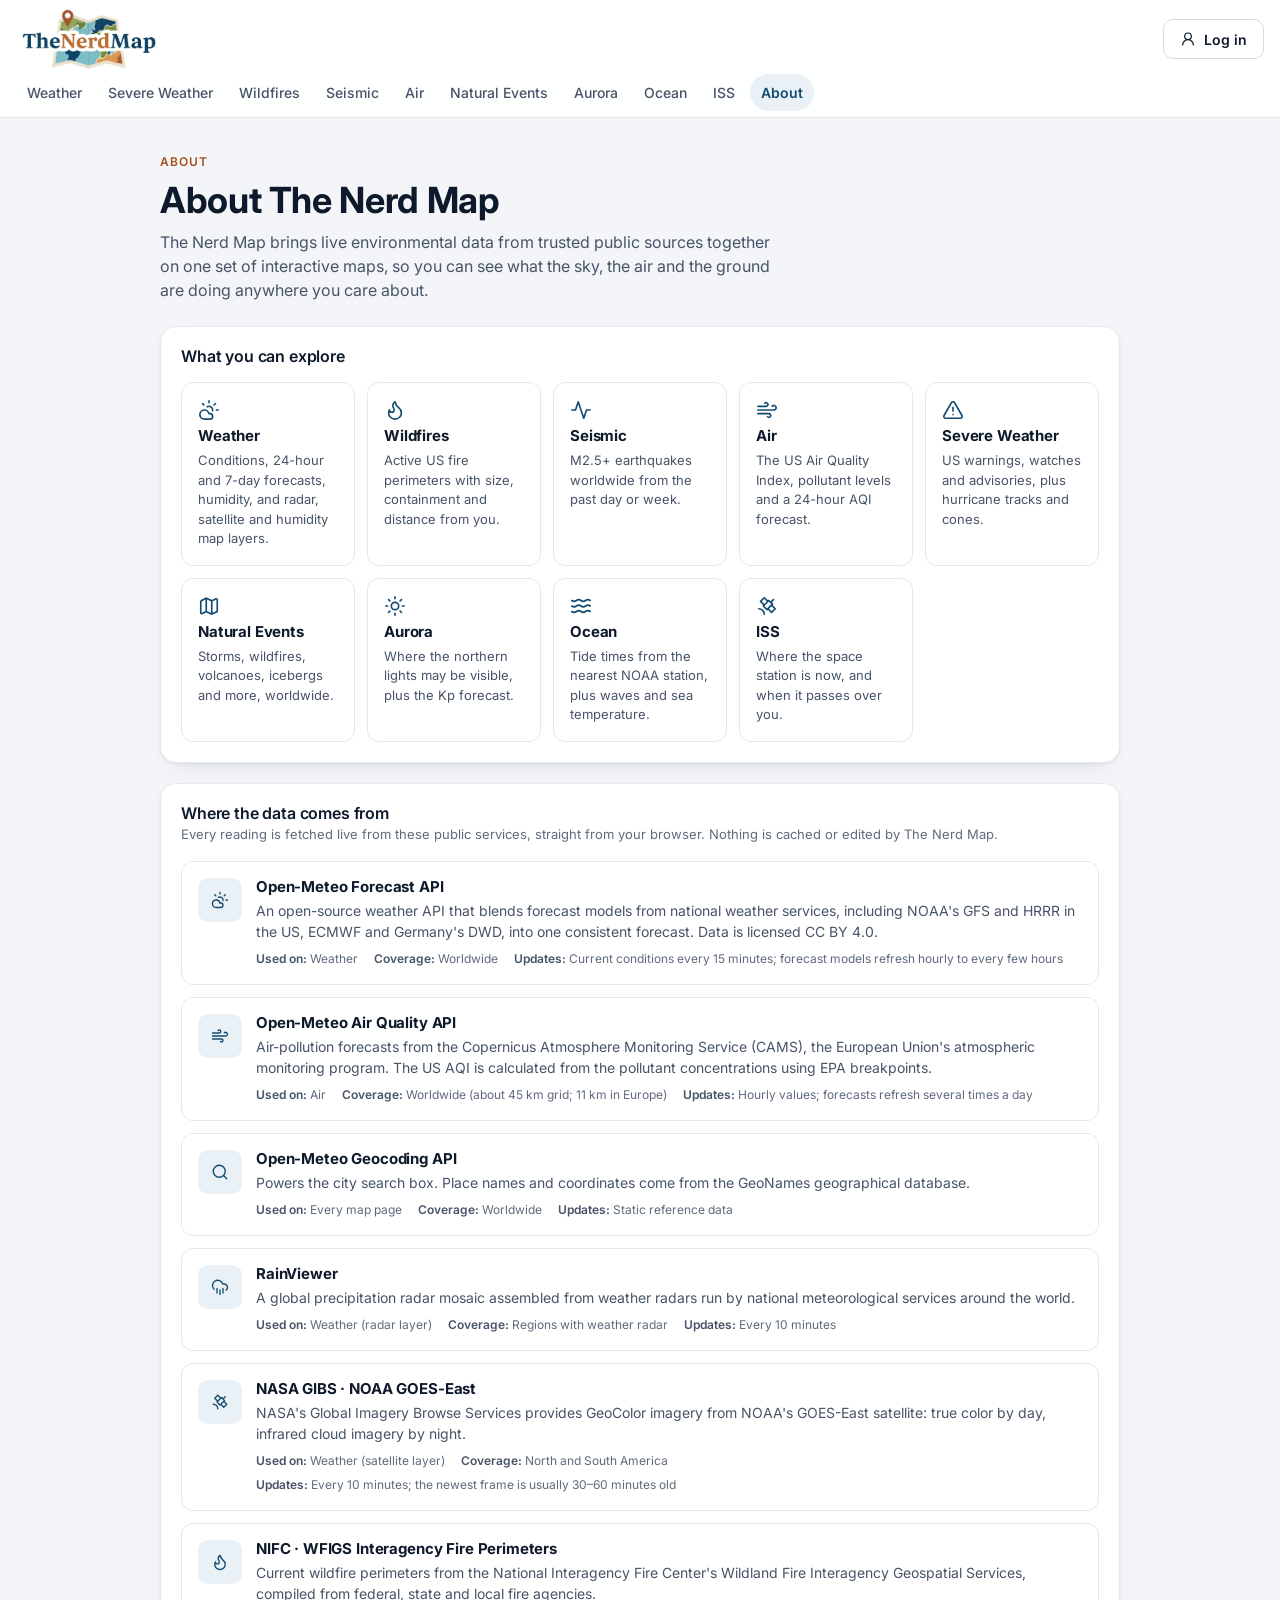
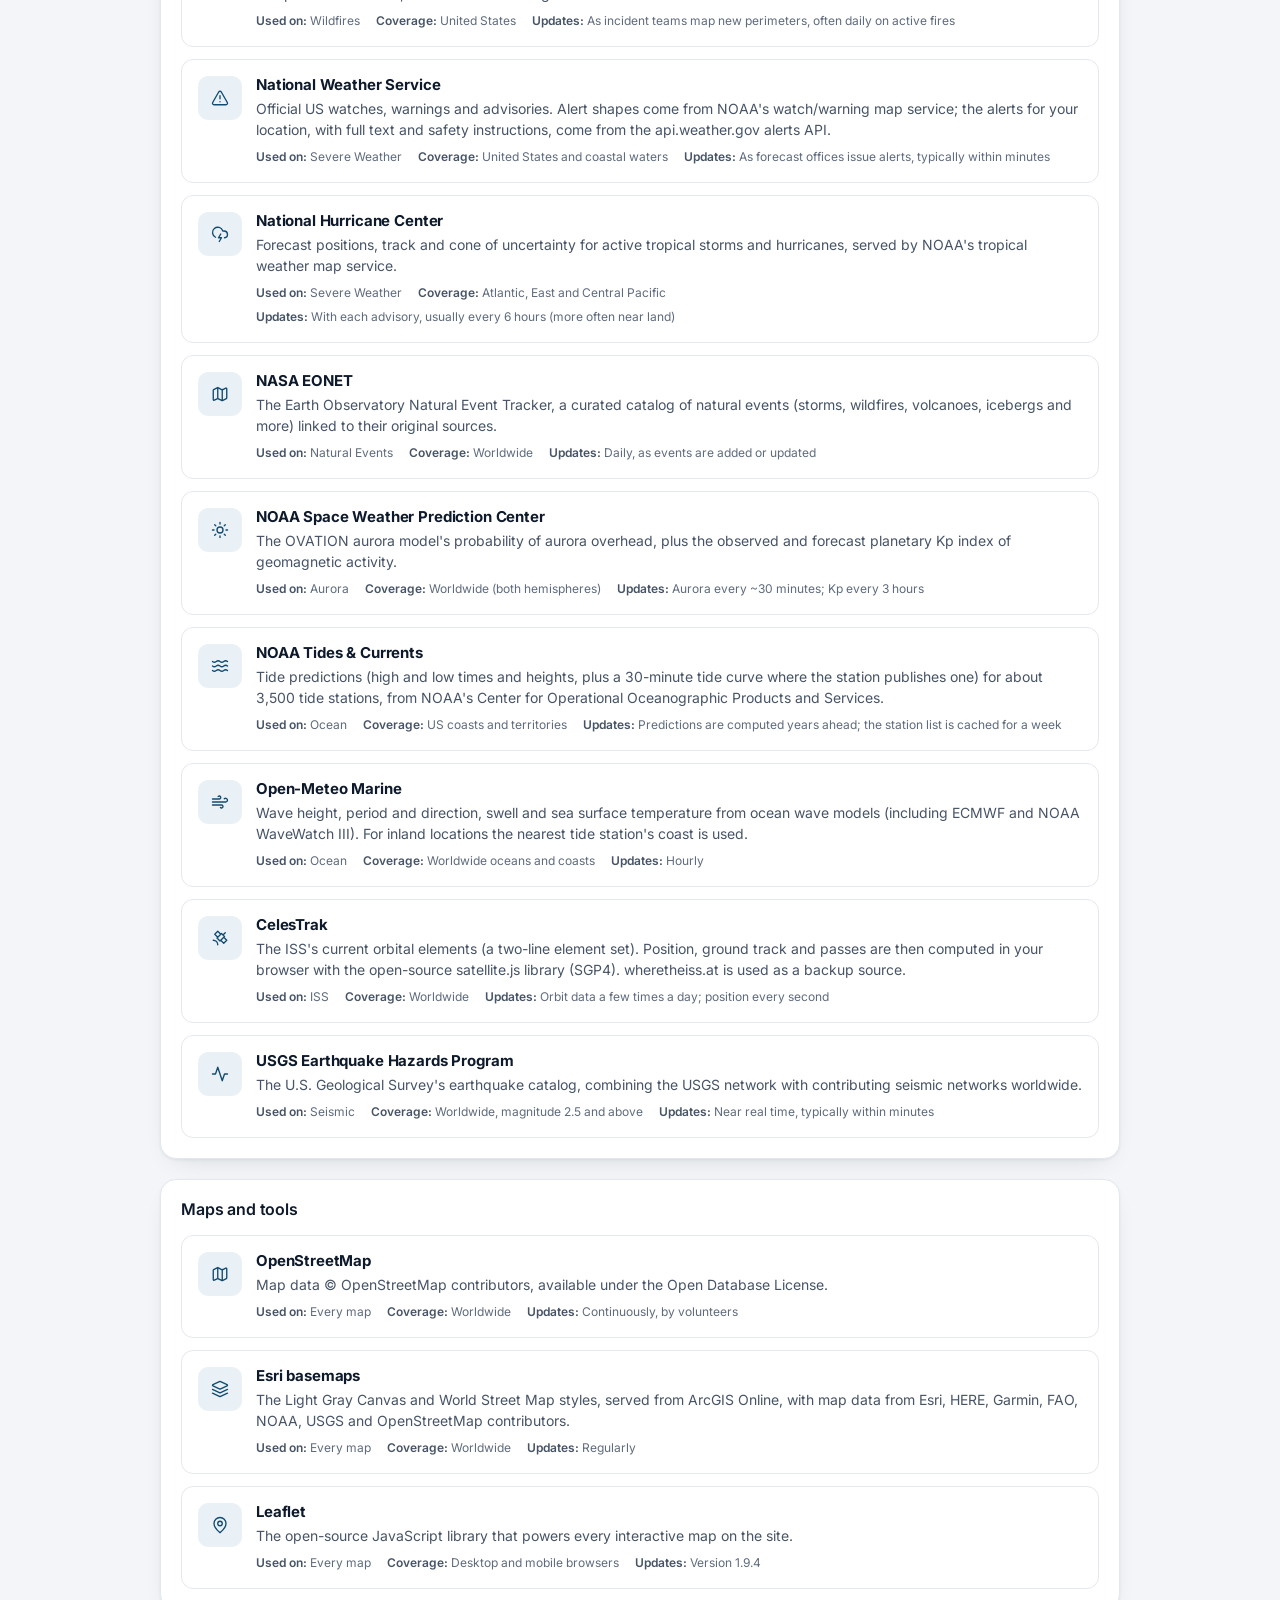
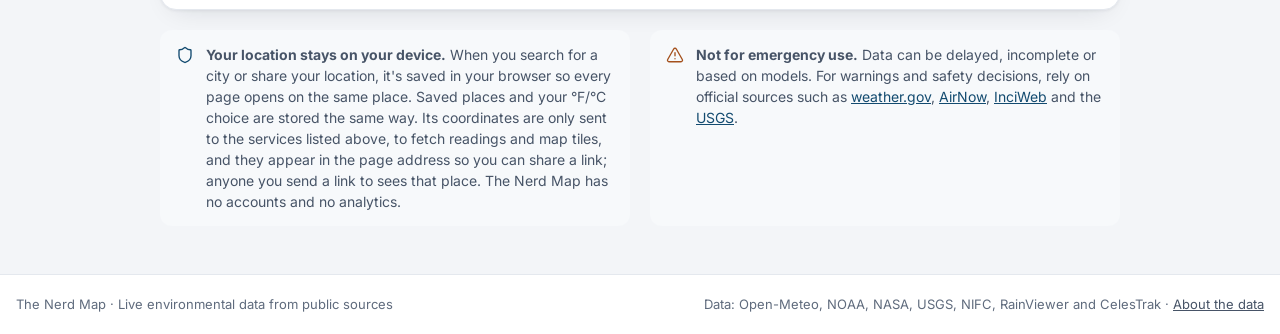
==== commit 739ed0ec: "Add a placeholder Log in button and page - Log in button at the far right of the header on every pag" ====
--- a/frontend/about.html
+++ b/frontend/about.html
@@ -37,6 +37,7 @@
         <a class="tab" href="iss.html"><svg data-icon="satellite"></svg><span>ISS</span></a>
         <a class="tab" href="about.html"><svg data-icon="info"></svg><span>About</span></a>
       </nav>
+      <a class="btn btn-secondary login-btn" href="login.html"><svg data-icon="user"></svg><span>Log in</span></a>
     </div>
   </header>
 
--- a/frontend/style.css
+++ b/frontend/style.css
@@ -266,15 +266,42 @@
   background: var(--border-strong);
 }
 
-/* When ten tabs no longer fit beside the logo, give them their own full-width row. */
-@media (max-width: 1180px) {
+/* Log in button: far right of the header, spaced from the tabs. */
+.login-btn {
+  flex: none;
+  height: 36px;
+  margin-left: 16px;
+  padding: 0 14px;
+  text-decoration: none;
+}
+
+.login-btn .icon {
+  width: 16px;
+  height: 16px;
+}
+
+.login-btn.active {
+  border-color: var(--brand);
+  background: var(--brand-tint);
+  color: var(--brand);
+}
+
+/* When the tabs no longer fit beside the logo, give them their own full-width row;
+   the Log in button stays top right, next to the logo. */
+@media (max-width: 1320px) {
   .header-inner {
     flex-wrap: wrap;
     gap: 4px 24px;
     padding-block: 8px 6px;
   }
 
+  .login-btn {
+    order: 2;
+    margin-left: auto;
+  }
+
   .tabs {
+    order: 3;
     width: 100%;
     margin-left: 0;
   }
@@ -1858,7 +1885,7 @@
 }
 
 /* Below this width the heading wraps and this column sits under the intro text. */
-@media (max-width: 1100px) {
+@media (max-width: 1040px) {
   .page-head-side {
     align-items: flex-start;
   }
@@ -2038,3 +2065,48 @@
 main:focus {
   outline: none;
 }
+
+/* Placeholder pages (Log in) */
+.placeholder-page {
+  padding-block: 24px;
+}
+
+.placeholder {
+  display: grid;
+  justify-items: center;
+  gap: 12px;
+  max-width: 520px;
+  margin: 0 auto;
+  padding: 40px 32px;
+  text-align: center;
+}
+
+.placeholder h1 {
+  font-size: 28px;
+}
+
+.placeholder .lede {
+  margin: 0;
+  color: var(--ink);
+  font-weight: 600;
+}
+
+.placeholder .btn {
+  margin-top: 8px;
+  text-decoration: none;
+}
+
+.placeholder-icon {
+  display: grid;
+  place-items: center;
+  width: 56px;
+  height: 56px;
+  border-radius: 50%;
+  background: var(--brand-tint);
+  color: var(--brand);
+}
+
+.placeholder-icon .icon {
+  width: 26px;
+  height: 26px;
+}
